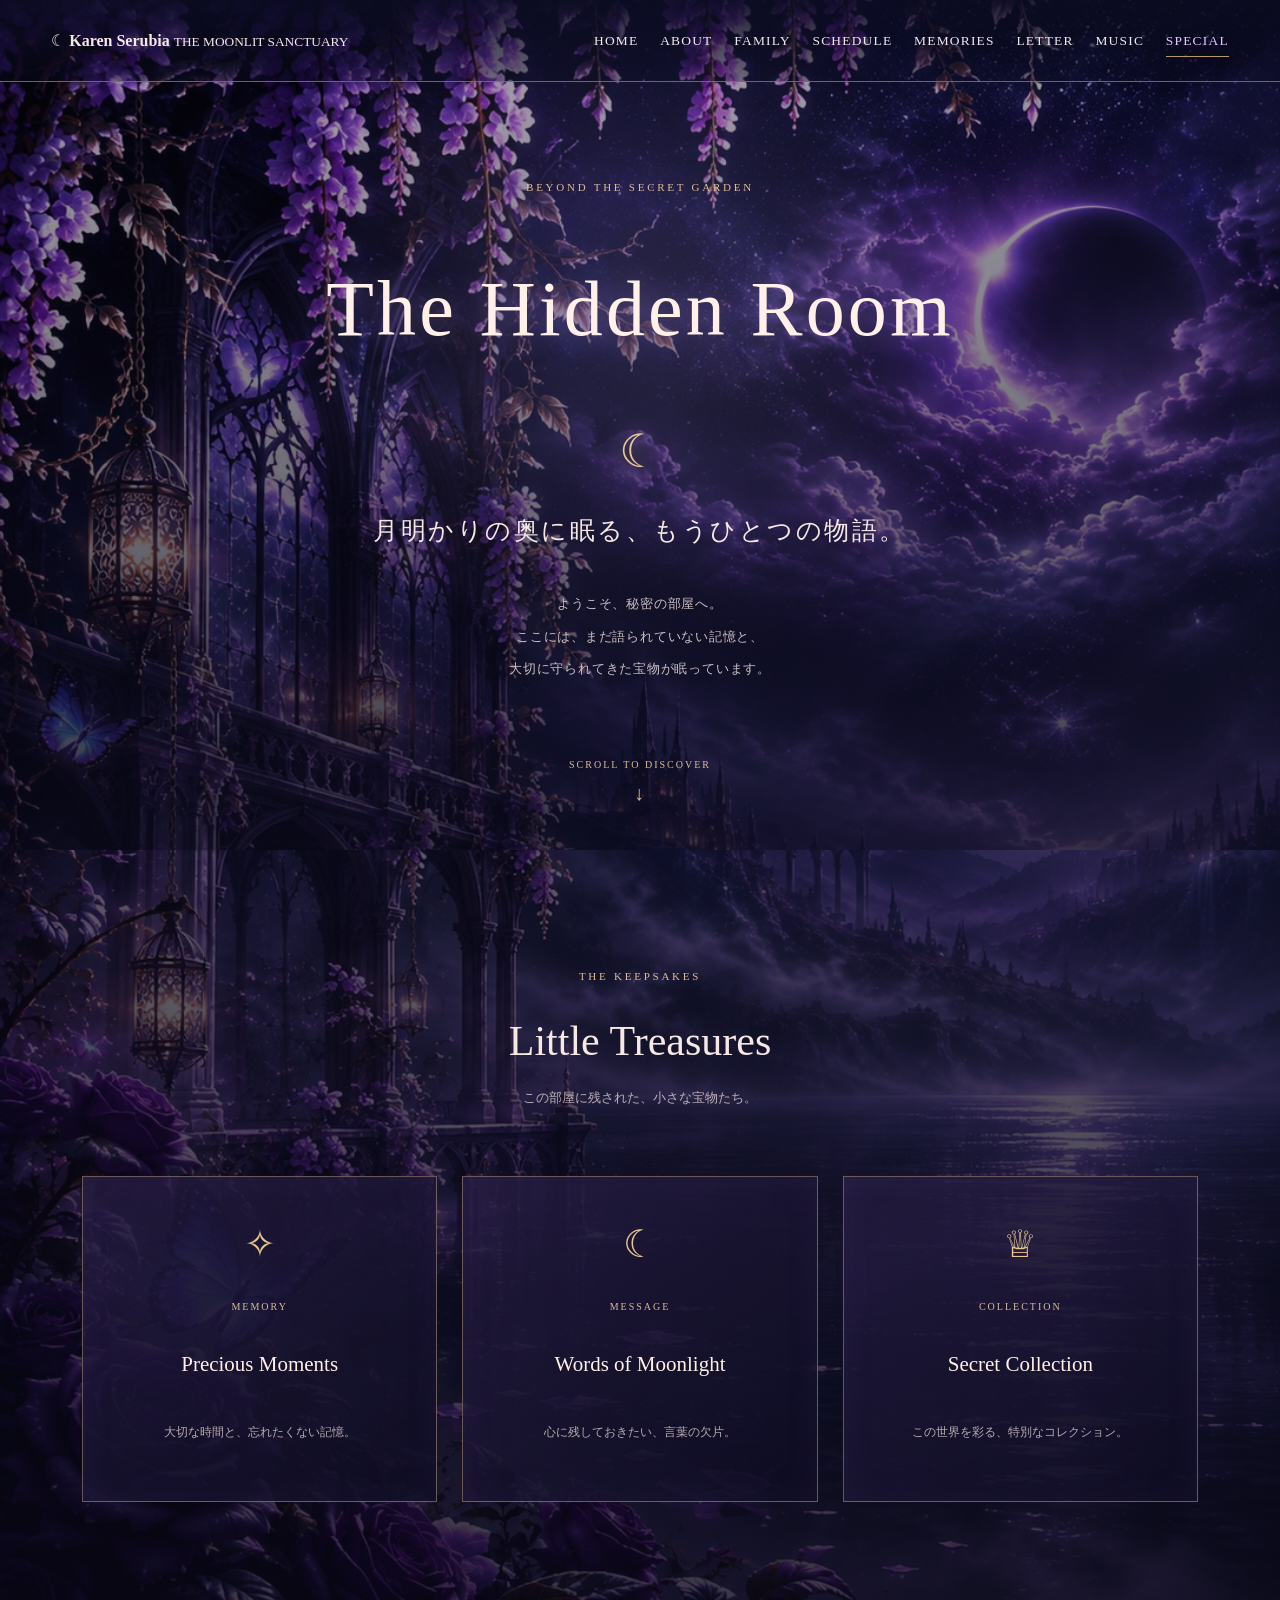
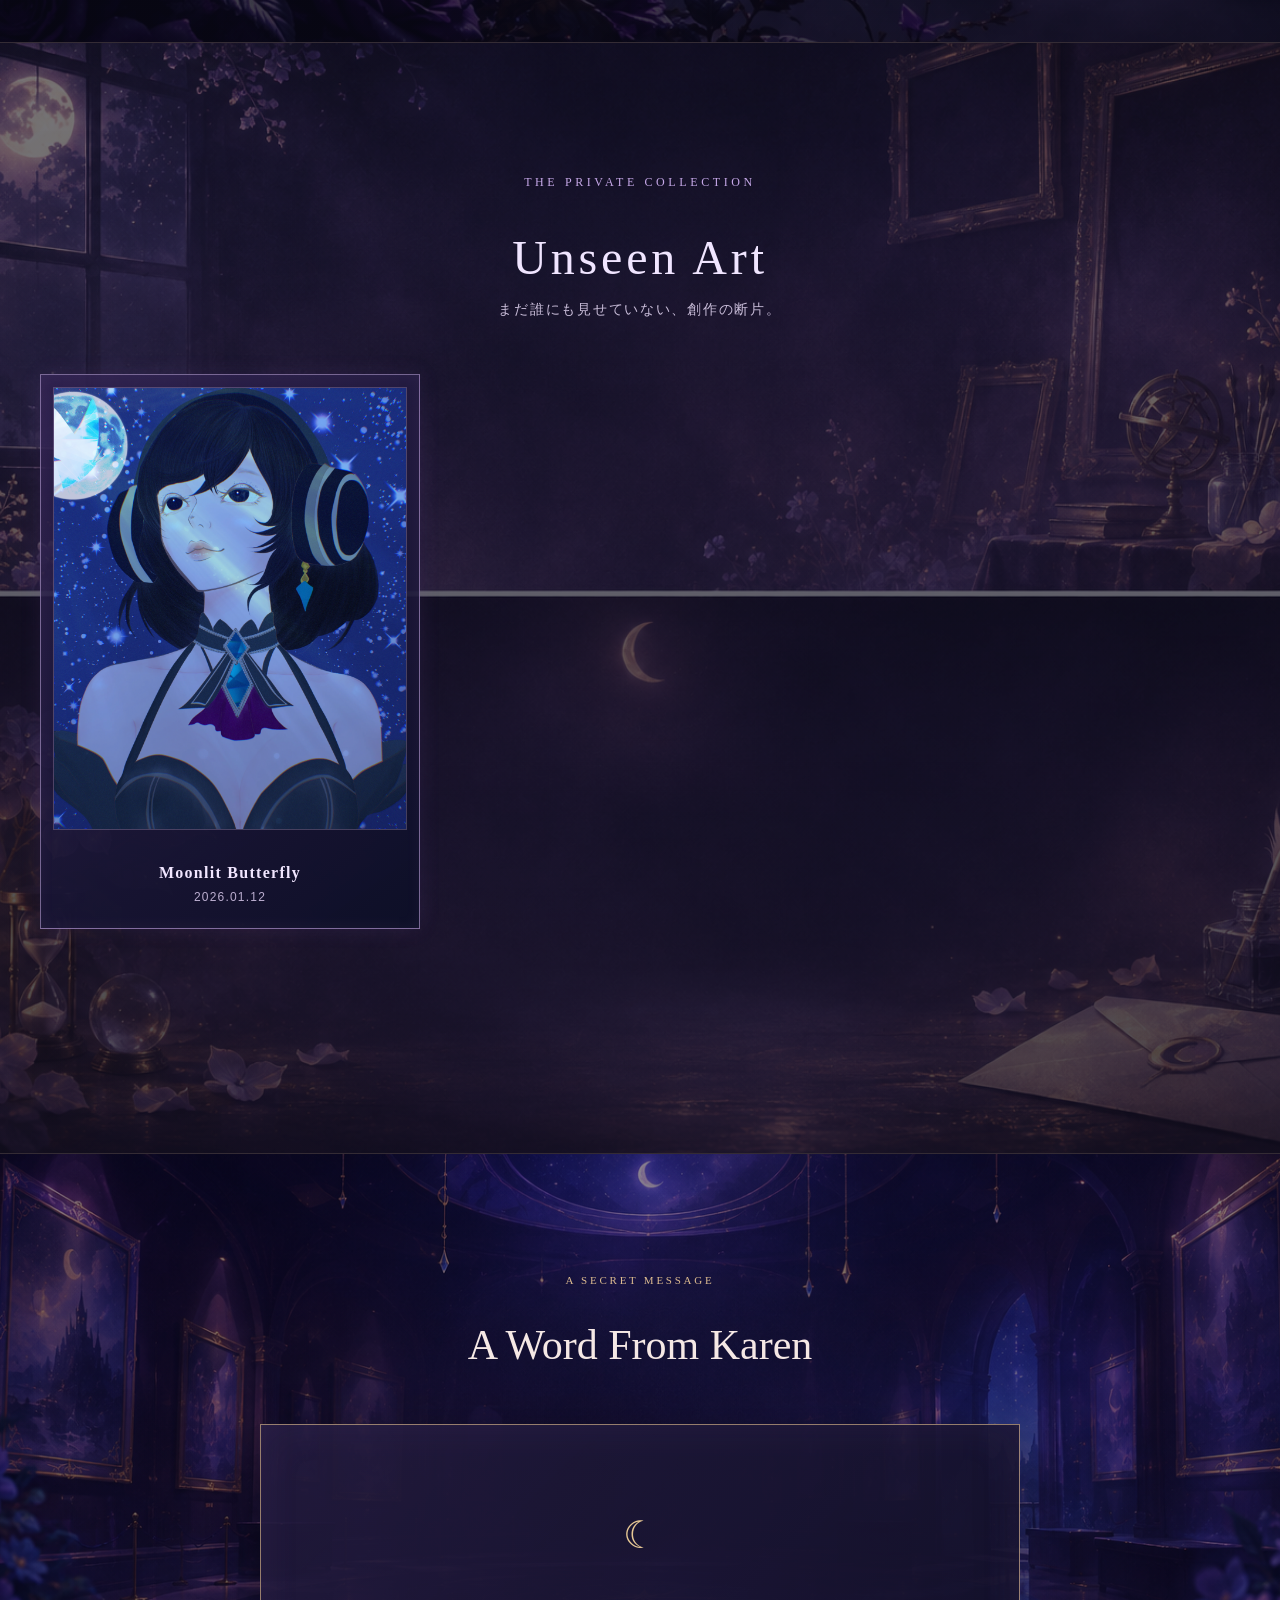
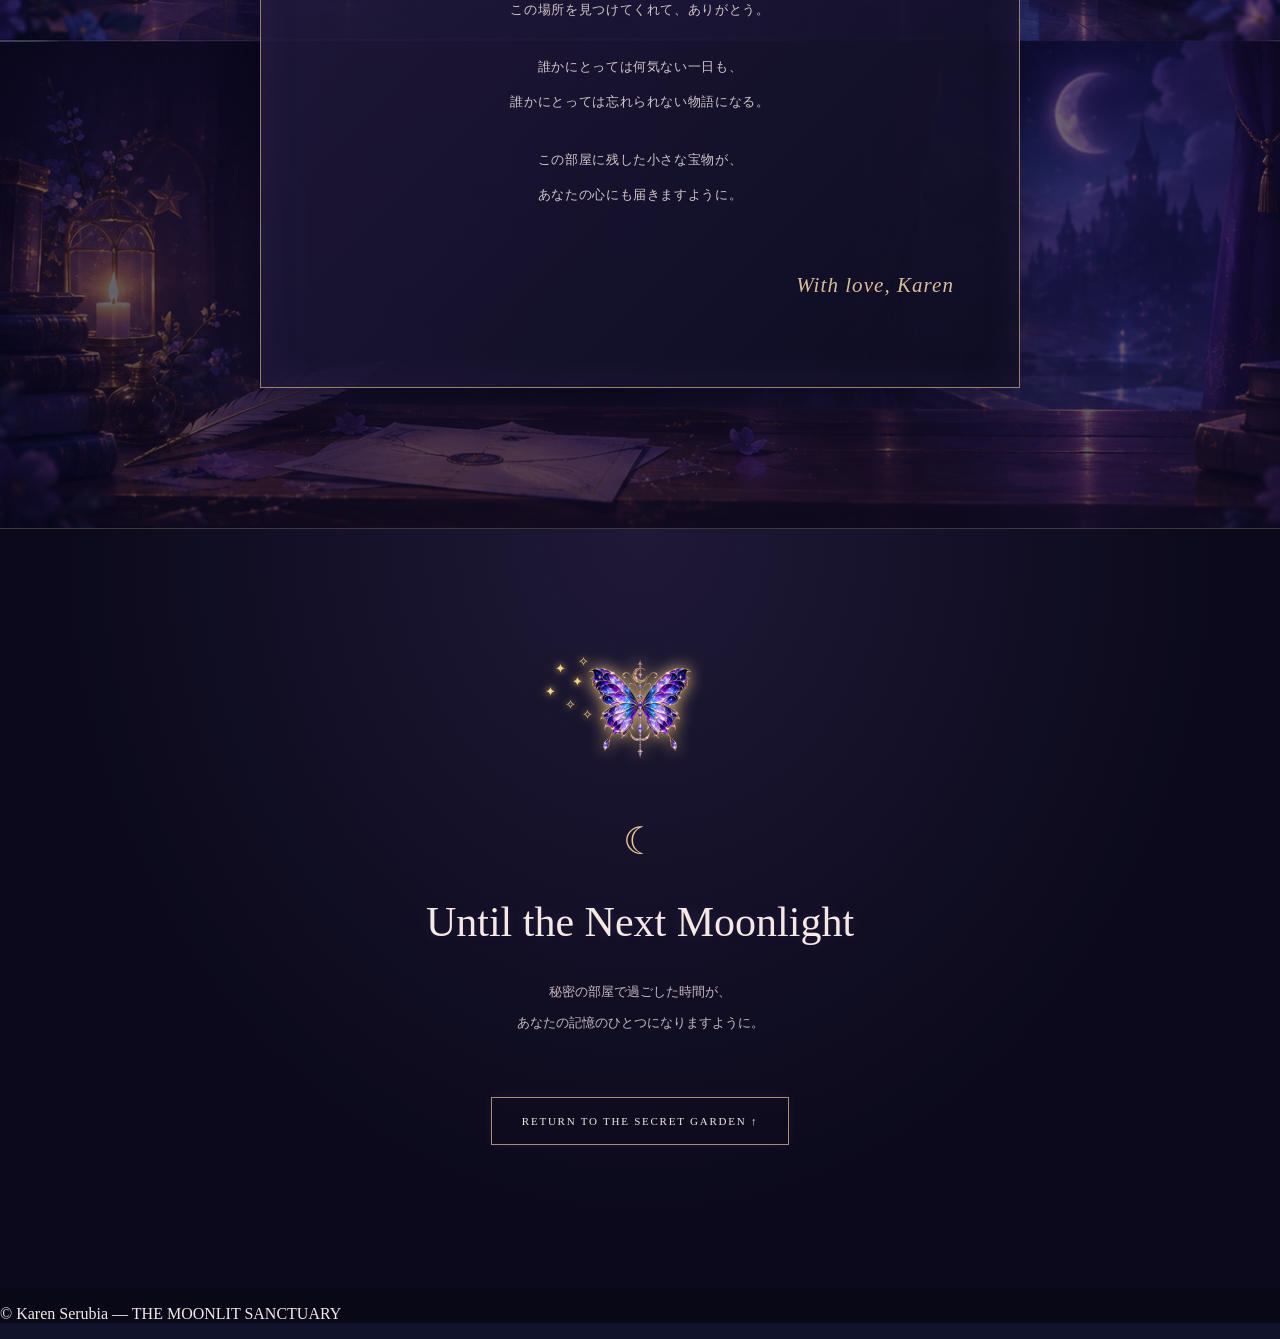
==== hidden-room.html @ e01d3e3f "Initial commit - Karen Serubia Website" ====
<!DOCTYPE html>
<html lang="ja">
<head>
  <meta charset="UTF-8">
  <meta name="viewport" content="width=device-width, initial-scale=1.0">

  <title>THE HIDDEN ROOM | Karen Serubia</title>

  <link rel="stylesheet" href="css/style.css">
  <link rel="stylesheet" href="css/motion.css">
  <link rel="stylesheet" href="css/hidden-room.css">
</head>

<body class="hidden-room-page">

  <!-- HEADER -->
  <header class="site-header">

    <a href="index.html" class="site-logo">
      <span class="logo-moon">☾</span>
      <span>
        <strong>Karen Serubia</strong>
        <small>THE MOONLIT SANCTUARY</small>
      </span>
    </a>

    <nav class="global-nav">
      <a href="index.html">HOME</a>
      <a href="about.html">ABOUT</a>
      <a href="family.html">FAMILY</a>
      <a href="schedule.html">SCHEDULE</a>
      <a href="memories.html">MEMORIES</a>
      <a href="letter.html">LETTER</a>
      <a href="music.html">MUSIC</a>
      <a href="special.html" class="active">SPECIAL</a>
    </nav>

  </header>


  <main>

    <!-- 01. ROOM ENTRANCE -->
    <section class="hidden-hero">

      <div class="hidden-hero-content">

        <p class="eyebrow">BEYOND THE SECRET GARDEN</p>

        <h1>The Hidden Room</h1>

        <div class="hidden-moon">☾</div>

        <h2>月明かりの奥に眠る、もうひとつの物語。</h2>

        <p class="hidden-description">
          ようこそ、秘密の部屋へ。<br>
          ここには、まだ語られていない記憶と、<br>
          大切に守られてきた宝物が眠っています。
        </p>

      </div>

      <div class="hidden-scroll">
        SCROLL TO DISCOVER
        <span>↓</span>
      </div>

    </section>


    <!-- 02. TREASURES -->
    <section class="hidden-treasures">

      <div class="hidden-section-inner">

        <p class="eyebrow">THE KEEPSAKES</p>

        <h2>Little Treasures</h2>

        <p class="hidden-section-description">
          この部屋に残された、小さな宝物たち。
        </p>

        <div class="treasure-grid">

          <!-- PRECIOUS MOMENTS -->
          <a href="precious-moments.html" class="treasure-card">
            <div class="treasure-symbol">✧</div>
            <p class="treasure-category">MEMORY</p>
            <h3>Precious Moments</h3>
            <p>大切な時間と、忘れたくない記憶。</p>
          </a>
        
          <!-- WORDS OF MOONLIGHT -->
          <a href="words-of-moonlight.html" class="treasure-card">
            <div class="treasure-symbol">☾</div>
            <p class="treasure-category">MESSAGE</p>
            <h3>Words of Moonlight</h3>
            <p>心に残しておきたい、言葉の欠片。</p>
          </a>
        
          <!-- SELECT COLLECTION -->
          <a href="select-collection.html" class="treasure-card">
            <div class="treasure-symbol">♕</div>
            <p class="treasure-category">COLLECTION</p>
            <h3>Secret Collection</h3>
            <p>この世界を彩る、特別なコレクション。</p>
          </a>
        
        </div>
        
      </div>

    </section>


    <!-- 03. UNSEEN ART -->
<section class="hidden-art">
    <div class="hidden-art-inner">
  
      <div class="hidden-section-heading">
        <p class="hidden-eyebrow">THE PRIVATE COLLECTION</p>
        <h2>Unseen Art</h2>
        <p>まだ誰にも見せていない、創作の断片。</p>
      </div>
  
      <div class="art-gallery-grid" id="art-gallery">
  
        <!-- 作品が完成したら、ここにカードを追加 -->
  
      </div>
  
      <p class="art-gallery-note">
        Each artwork holds a piece of my story.
      </p>
  
    </div>
  </section>

    </section>
<!-- ARTWORK VIEWER MODAL -->
<div class="artwork-modal" id="artwork-modal" aria-hidden="true">

    <div class="artwork-modal-backdrop"></div>
  
    <div class="artwork-modal-content" role="dialog" aria-modal="true" aria-label="Artwork details">
  
      <button
        type="button"
        class="artwork-modal-close"
        id="artwork-modal-close"
        aria-label="Close artwork"
      >
        ×
      </button>
  
      <div class="artwork-modal-image">
        <img id="modal-artwork-image" src="" alt="">
      </div>
  
      <div class="artwork-modal-info">
        <p class="hidden-eyebrow">FROM THE PRIVATE COLLECTION</p>
        <h2 id="modal-artwork-title"></h2>
        <p id="modal-artwork-date"></p>
        <p id="modal-artwork-description"></p>
      </div>
  
    </div>
  </div>

    <!-- 04. PRIVATE LETTER -->
    <section class="hidden-message">

      <div class="hidden-section-inner">

        <p class="eyebrow">A SECRET MESSAGE</p>

        <h2>A Word From Karen</h2>

        <div class="hidden-message-frame">

          <div class="message-moon">☾</div>

          <p>
            この場所を見つけてくれて、ありがとう。
          </p>

          <p>
            誰かにとっては何気ない一日も、<br>
            誰かにとっては忘れられない物語になる。
          </p>

          <p>
            この部屋に残した小さな宝物が、<br>
            あなたの心にも届きますように。
          </p>

          <p class="hidden-signature">
            With love, Karen
          </p>

        </div>

      </div>

    </section>


    <!-- 05. RETURN -->
    <section class="hidden-ending">

      <div class="hidden-section-inner">
        
        <div class="ending-butterfly" aria-hidden="true">
          <img
              class="butterfly-icon"
              src="images/butterfly-stained-glass.png"
              alt="">
          <span class="butterfly-star star-1">✦</span>
          <span class="butterfly-star star-2">✧</span>
          <span class="butterfly-star star-3">✦</span>
          <span class="butterfly-star star-4">✧</span>
          <span class="butterfly-star star-5">✦</span>
          <span class="butterfly-star star-6">✧</span>
      </div>

        <div class="ending-moon">☾</div>

        <h2>Until the Next Moonlight</h2>

        <p>
          秘密の部屋で過ごした時間が、<br>
          あなたの記憶のひとつになりますように。
        </p>

        <a href="special.html" class="return-garden">
          RETURN TO THE SECRET GARDEN ↑
        </a>

      </div>

    </section>

  </main>


  <!-- FOOTER -->
  <footer class="about-footer">

    <p>
      © Karen Serubia — THE MOONLIT SANCTUARY
    </p>

  </footer>


  <!-- JAVASCRIPT -->
  <script src="js/motion.js"></script>
  <script src="js/hidden-room-data.js"></script>
  <script src="js/hidden-room.js"></script>
  <script src="js/hidden-room-motion.js"></Script>

</body>
</html>
---- css/style.css ----
@charset "UTF-8";
:root {
  --navy: #101329;
  --deep-violet: #24183b;
  --lavender: #c6a9e8;
  --moon-blue: #8ebBff;
  --gold: #b89a69;
  --ivory: #f1eaf1;
  --muted: #d8cddd;
}
* { box-sizing: border-box; }
html { min-width: 320px; background: var(--navy); }
body {
  margin: 0; color: var(--ivory); background: var(--navy);
  font-family: "Noto Serif JP", serif;
}
a { color: inherit; text-decoration: none; }
.site-shell { min-height: 100svh; overflow: hidden; }
.site-header {
  position: absolute; z-index: 20; inset: 0 0 auto;
  min-height: 82px; display: flex; align-items: center; justify-content: space-between;
  gap: 24px; padding: 12px clamp(18px, 4vw, 64px);
  background: linear-gradient(180deg, rgba(12,13,35,.88), rgba(12,13,35,.35));
  border-bottom: 1px solid rgba(184,154,105,.62);
}
.brand { display: inline-flex; align-items: center; gap: 10px; flex: 0 0 auto; }
.brand-moon { color: #e7d2a6; font-size: 48px; line-height: 1; text-shadow: 0 0 18px #b89a69; }
.brand-copy { display: flex; flex-direction: column; }
.brand-name { font: italic 500 clamp(25px, 2.5vw, 38px)/.95 "Cormorant Garamond", serif; letter-spacing: .02em; white-space: nowrap; }
.brand-tagline { margin-top: 7px; font: 10px "Cormorant Garamond", serif; letter-spacing: .22em; text-align: center; color: #dfcfb7; }
.global-nav { display: flex; align-items: center; justify-content: flex-end; gap: clamp(12px, 1.7vw, 28px); }
.global-nav a { position: relative; padding: 10px 0; font: 500 clamp(11px, 1.05vw, 15px) "Cormorant Garamond", serif; letter-spacing: .09em; white-space: nowrap; color: #f1eaf1; transition: color .25s ease; }
.global-nav a::after { content: ""; position: absolute; left: 50%; bottom: 2px; width: 0; height: 1px; background: var(--gold); transition: width .25s ease, left .25s ease; }
.global-nav a:hover, .global-nav a.active { color: #e4c8ff; }
.global-nav a:hover::after, .global-nav a.active::after { width: 100%; left: 0; }
.menu-toggle { display: none; }
.hero { position: relative; min-height: 100svh; isolation: isolate; overflow: hidden; background: #0b1029; }
.hero-image { position: absolute; z-index: -3; inset: 0; background: url("../images/home-hero.png") center 42% / cover no-repeat; transform: scale(1.015); animation: sceneBreath 18s ease-in-out infinite alternate; }
.hero-shade { position: absolute; z-index: -2; inset: 0; background: linear-gradient(90deg, rgba(10,12,35,.74) 0%, rgba(10,12,35,.48) 26%, rgba(10,12,35,.04) 58%, rgba(10,12,35,.16) 100%), linear-gradient(180deg, rgba(8,10,28,.12), transparent 45%, rgba(8,10,28,.28)); }
.ambient-glow { position: absolute; z-index: -1; inset: 0; pointer-events: none; background: radial-gradient(ellipse at 51% 40%, rgba(172,140,255,.10), transparent 38%); animation: glowPulse 10s ease-in-out infinite alternate; }
.welcome-panel { position: absolute; top: 19%; left: clamp(28px, 11vw, 170px); width: min(31vw, 430px); max-width: 430px; text-shadow: 0 2px 16px rgba(7,8,28,.9); }
.eyebrow { margin: 0 0 16px; color: #d8c4e7; font: 11px "Cormorant Garamond", serif; letter-spacing: .2em; }
.welcome-panel h1 { margin: 0 0 20px; font: 400 clamp(20px, 1.8vw, 28px)/1.65 "Noto Serif JP", serif; letter-spacing: .08em; }
.welcome-panel h1 span { display: inline-block; margin-bottom: 4px; color: #e5c8dc; font: italic 400 clamp(30px, 3.2vw, 46px)/1 "Cormorant Garamond", serif; letter-spacing: .01em; }
.welcome-panel p:not(.eyebrow):not(.signature) { margin: 17px 0; color: #f0e8f1; font-size: clamp(12px, 1vw, 15px); line-height: 2.05; letter-spacing: .06em; }
.ornament { display: flex; align-items: center; gap: 9px; width: 85%; margin: 13px 0 20px; color: var(--gold); }
.ornament i { height: 1px; flex: 1; background: linear-gradient(90deg, transparent, var(--gold), transparent); }
.ornament b { font-size: 18px; font-weight: 400; }
.signature { margin: 20px 0 0; color: #e8d1e8; font: italic 26px "Cormorant Garamond", serif; }
.signature span { color: var(--gold); font-size: 17px; }
.enter-button {
  position: absolute; left: 50%; bottom: 3.5%; transform: translateX(-50%);
  display: flex; flex-direction: column; align-items: center; justify-content: center;
  width: 228px; min-height: 82px; padding: 10px 18px;
  border: 1px solid rgba(213,180,126,.9); outline: 1px solid rgba(213,180,126,.35); outline-offset: 4px;
  background: linear-gradient(135deg, rgba(47,28,75,.92), rgba(24,18,52,.92));
  box-shadow: 0 0 26px rgba(151,111,208,.32), inset 0 0 20px rgba(197,169,232,.12);
  clip-path: polygon(8% 0,92% 0,100% 50%,92% 100%,8% 100%,0 50%);
  transition: filter .3s ease, transform .3s ease;
}
.enter-button:hover { filter: brightness(1.25); transform: translateX(-50%) translateY(-4px); }
.enter-small { color: #d8bd91; font: 10px "Cormorant Garamond", serif; letter-spacing: .2em; }
.enter-main { font: 500 25px/.95 "Cormorant Garamond", serif; letter-spacing: .14em; }
.enter-sub { margin-top: 3px; font: 11px "Cormorant Garamond", serif; letter-spacing: .18em; }
.music-box {
  position: absolute; right: clamp(20px, 4vw, 62px); bottom: 5%;
  width: min(330px, 28vw); padding: 12px 15px 10px;
  border: 1px solid rgba(184,154,105,.88); outline: 1px solid rgba(184,154,105,.28); outline-offset: 4px;
  background: rgba(14,15,39,.83); box-shadow: 0 8px 30px rgba(0,0,0,.25); backdrop-filter: blur(8px);
}
.music-heading { text-align: center; color: #e4d2ec; font: italic 17px "Cormorant Garamond", serif; letter-spacing: .04em; }
.music-heading span { color: #9c8bdb; font-size: 12px; }
.music-content { display: grid; grid-template-columns: 48px 1fr 38px; align-items: center; gap: 10px; margin-top: 10px; }
.album-art { display: grid; place-items: center; width: 48px; aspect-ratio: 1; border: 1px solid var(--gold); background: radial-gradient(circle, #8c78b6, #202448 65%, #101329); color: #f0d8a8; font-size: 25px; }
.track-info { display: flex; flex-direction: column; min-width: 0; }
.track-info strong { overflow: hidden; color: #f4eaf3; font: 500 15px "Cormorant Garamond", serif; text-overflow: ellipsis; white-space: nowrap; }
.track-info > span, .track-time, .music-footnote { color: #c9bfd0; font-size: 10px; }
.track-time { display: flex; justify-content: space-between; margin-top: 5px; font-family: "Cormorant Garamond", serif; }
.seek { width: 100%; height: 3px; margin: 5px 0 0; accent-color: #c6a9e8; cursor: pointer; }
.play-button { width: 36px; height: 36px; border: 1px solid var(--gold); border-radius: 50%; color: #fff; background: rgba(126,93,168,.6); cursor: pointer; transition: background .2s ease, transform .2s ease; }
.play-button:hover { background: #765b9d; transform: scale(1.06); }
.music-footnote { margin-top: 8px; text-align: center; opacity: .8; }
.butterfly { position: absolute; color: #a8c7ff; filter: drop-shadow(0 0 9px #76a9ff); pointer-events: none; animation: butterflyDrift 8s ease-in-out infinite; }
.butterfly-one { top: 27%; left: 7%; font-size: 27px; }
.butterfly-two { top: 48%; right: 8%; font-size: 21px; animation-delay: -3.5s; }
.bottom-caption { position: absolute; bottom: 16px; left: 50%; transform: translateX(-50%); color: rgba(235,220,241,.68); font: italic 12px "Cormorant Garamond", serif; letter-spacing: .12em; white-space: nowrap; }
@keyframes sceneBreath { from { transform: scale(1.015); } to { transform: scale(1.055); } }
@keyframes glowPulse { from { opacity: .45; } to { opacity: .9; } }
@keyframes butterflyDrift { 0%,100% { transform: translate(0,0) rotate(-7deg); } 50% { transform: translate(12px,-18px) rotate(7deg); } }

@media (max-width: 1100px) {
  .site-header { min-height: 74px; }
  .brand-moon { font-size: 40px; }
  .global-nav { gap: 12px; }
  .global-nav a { font-size: 11px; }
  .welcome-panel { left: 6%; width: 34%; }
  .music-box { width: 300px; }
}
@media (max-width: 760px) {
  .site-header { min-height: 68px; padding: 10px 18px; }
  .brand-moon { font-size: 37px; }
  .brand-name { font-size: 27px; }
  .brand-tagline { font-size: 8px; }
  .menu-toggle { display: flex; flex-direction: column; justify-content: center; gap: 6px; width: 42px; height: 42px; padding: 8px; border: 1px solid rgba(184,154,105,.65); background: rgba(16,19,41,.6); cursor: pointer; }
  .menu-toggle span { display: block; height: 1px; width: 100%; background: #f1eaf1; }
  .global-nav { position: absolute; top: 100%; left: 0; right: 0; display: none; flex-direction: column; align-items: stretch; gap: 0; padding: 12px 22px 18px; background: rgba(12,13,35,.96); border-bottom: 1px solid rgba(184,154,105,.55); }
  .global-nav.is-open { display: flex; }
  .global-nav a { padding: 12px 5px; font-size: 15px; border-bottom: 1px solid rgba(184,154,105,.16); }
  .global-nav a::after { display: none; }
  .hero { min-height: 920px; min-height: max(920px, 100svh); }
  .hero-image { background-position: 56% center; }
  .hero-shade { background: linear-gradient(180deg, rgba(9,11,31,.28), rgba(9,11,31,.08) 38%, rgba(9,11,31,.82) 72%, rgba(9,11,31,.94)); }
  .welcome-panel { top: 105px; left: 7%; width: 86%; max-width: 500px; text-align: center; }
  .eyebrow { margin-bottom: 8px; font-size: 9px; }
  .welcome-panel h1 { margin-bottom: 8px; font-size: 25px; line-height: 1.5; }
  .welcome-panel h1 span { font-size: 43px; }
  .ornament { width: 70%; margin: 8px auto 12px; }
  .welcome-panel p:not(.eyebrow):not(.signature) { margin: 9px 0; font-size: 11px; line-height: 1.85; }
  .signature { margin-top: 10px; font-size: 22px; }
  .enter-button { bottom: 155px; width: 205px; min-height: 70px; }
  .music-box { right: 50%; bottom: 35px; transform: translateX(50%); width: min(340px, 86vw); }
  .bottom-caption { display: none; }
  .butterfly-one { top: 43%; left: 5%; font-size: 20px; }
  .butterfly-two { top: 53%; right: 6%; font-size: 18px; }
}
@media (max-width: 390px) {
  .brand-name { font-size: 24px; }
  .welcome-panel { top: 100px; }
  .welcome-panel h1 { font-size: 22px; }
  .welcome-panel h1 span { font-size: 39px; }
  .welcome-panel p:not(.eyebrow):not(.signature) { font-size: 10px; }
  .enter-button { bottom: 153px; }
}
@media (prefers-reduced-motion: reduce) {
  *, *::before, *::after { animation-duration: .01ms !important; animation-iteration-count: 1 !important; scroll-behavior: auto !important; transition-duration: .01ms !important; }
}
---- css/motion.css ----
/* Karen Serubia motion layer
   Add class="motion-scene" to the HOME main visual container.
   Keep your existing hero background, welcome text, buttons and player. */
.motion-scene {
  position: relative;
  isolation: isolate;
  overflow: hidden;
}

/* Soft atmospheric light overlay */
.motion-scene::before {
  content: "";
  position: absolute;
  inset: 0;
  z-index: 0;
  pointer-events: none;
  background:
    radial-gradient(ellipse at 54% 25%, rgba(190,164,255,.16), transparent 34%),
    linear-gradient(115deg, transparent 35%, rgba(177,156,255,.09) 50%, transparent 66%);
  background-size: 100% 100%, 220% 100%;
  animation: moonGlow 12s ease-in-out infinite alternate,
             lightSweep 24s linear infinite;
}

/* Place all motion decorations behind text and controls */
.motion-layer {
  position: absolute;
  inset: 0;
  z-index: 1;
  pointer-events: none;
  overflow: hidden;
}
.motion-layer img {
  position: absolute;
  display: block;
  height: auto;
  user-select: none;
  pointer-events: none;
}

/* Water reflection: use supplied water crop as a subtle overlay */
.motion-water {
  inset: auto 0 0;
  width: 100%;
  height: 36%;
  object-fit: cover;
  opacity: .22;
  mix-blend-mode: screen;
  animation: waterShimmer 13s ease-in-out infinite alternate;
}

/* The supplied butterfly crop contains a dark background.
   screen blending makes the dark navy mostly disappear. */
.motion-butterflies {
  width: clamp(110px, 17vw, 245px);
  left: 2%;
  top: 30%;
  opacity: .58;
  mix-blend-mode: screen;
  animation: butterflyFloat 13s ease-in-out infinite;
}
.motion-petals {
  width: clamp(110px, 15vw, 210px);
  right: 15%;
  top: 19%;
  opacity: .40;
  mix-blend-mode: screen;
  animation: petalsDrift 21s ease-in-out infinite;
}
.motion-wisteria {
  width: clamp(150px, 22vw, 310px);
  right: 0;
  top: 10%;
  opacity: .48;
  mix-blend-mode: screen;
  transform-origin: top center;
  animation: wisteriaSway 9s ease-in-out infinite alternate;
}
.motion-sparkles {
  width: clamp(110px, 17vw, 230px);
  left: 39%;
  top: 18%;
  opacity: .30;
  mix-blend-mode: screen;
  animation: sparklePulse 6s ease-in-out infinite alternate;
}
.motion-rays {
  width: 55%;
  left: 22%;
  top: 0;
  opacity: .18;
  mix-blend-mode: screen;
  animation: rayBreath 15s ease-in-out infinite alternate;
}

/* Keep the actual interface above decorative overlays */
.site-header, .welcome-panel, .enter-button, .music-box,
.hero > :not(.motion-layer):not(.hero-image):not(.hero-shade):not(.ambient-glow) {
  z-index: 3;
}

@keyframes moonGlow {
  from { opacity: .45; }
  to   { opacity: .95; }
}
@keyframes lightSweep {
  from { background-position: 0 0, -120% 0; }
  to   { background-position: 0 0, 120% 0; }
}
@keyframes waterShimmer {
  from { transform: translateX(-1.5%) scale(1.02); opacity: .14; }
  to   { transform: translateX(1.5%) scale(1.05); opacity: .30; }
}
@keyframes butterflyFloat {
  0%,100% { transform: translate(0,0) rotate(-3deg); }
  50% { transform: translate(18px,-20px) rotate(4deg); }
}
@keyframes petalsDrift {
  0%,100% { transform: translate(0,0) rotate(0); }
  50% { transform: translate(-18px,24px) rotate(7deg); }
}
@keyframes wisteriaSway {
  from { transform: rotate(-1.5deg); }
  to   { transform: rotate(1.5deg); }
}
@keyframes sparklePulse {
  from { opacity: .15; transform: scale(.96); }
  to   { opacity: .42; transform: scale(1.04); }
}
@keyframes rayBreath {
  from { opacity: .10; transform: translateY(-1%); }
  to   { opacity: .25; transform: translateY(1%); }
}

@media (max-width: 760px) {
  .motion-water { height: 25%; opacity: .18; }
  .motion-butterflies { width: 120px; left: -18px; top: 42%; opacity: .42; }
  .motion-petals { width: 105px; right: 3%; top: 35%; opacity: .28; }
  .motion-wisteria { width: 155px; right: -25px; top: 9%; opacity: .35; }
  .motion-sparkles { width: 120px; left: 30%; top: 22%; opacity: .22; }
  .motion-rays { width: 100%; left: 0; opacity: .12; }
}
@media (prefers-reduced-motion: reduce) {
  .motion-scene::before, .motion-layer img {
    animation: none !important;
  }
}
/* ===== Motion Fix ===== */

.motion-scene {
  position: relative;
  isolation: isolate;
}

.motion-layer {
  position: absolute;
  inset: 0;
  z-index: 2;
  overflow: hidden;
  pointer-events: none;
}

.motion-layer img {
  position: absolute;
  display: block;
  pointer-events: none;
}

/* 藤の花：左右にゆっくり揺れる */
.motion-wisteria {
  top: 5%;
  right: 0;
  width: 260px;
  transform-origin: top center;
  animation: wisteriaMove 7s ease-in-out infinite alternate !important;
}

/* 星：淡く明滅 */
.motion-sparkles {
  top: 15%;
  left: 35%;
  width: 220px;
  animation: starsTwinkle 4s ease-in-out infinite alternate !important;
}

/* 月光：呼吸するように明るさが変化 */
.motion-rays {
  top: 0;
  left: 20%;
  width: 60%;
  animation: moonlightBreath 8s ease-in-out infinite alternate !important;
}

/* 水面：光の反射が揺らぐ */
.motion-water {
  bottom: 0;
  left: -3%;
  width: 106%;
  height: 35%;
  object-fit: cover;
  animation: waterMove 9s ease-in-out infinite alternate !important;
}

/* Animation */
@keyframes wisteriaMove {
  from { transform: rotate(-2deg); }
  to   { transform: rotate(2deg); }
}

@keyframes starsTwinkle {
  from {
    opacity: .15;
    transform: scale(.97);
    filter: brightness(.8);
  }
  to {
    opacity: .75;
    transform: scale(1.04);
    filter: brightness(1.4);
  }
}

@keyframes moonlightBreath {
  from {
    opacity: .12;
    filter: brightness(.8);
  }
  to {
    opacity: .55;
    filter: brightness(1.5);
  }
}

@keyframes waterMove {
  from {
    transform: translateX(-1.5%) scale(1.01);
    opacity: .15;
  }
  to {
    transform: translateX(1.5%) scale(1.05);
    opacity: .4;
  }
}

@media (prefers-reduced-motion: reduce) {
  .motion-wisteria,
  .motion-sparkles,
  .motion-rays,
  .motion-water {
    animation: none !important;
  }
}
/* ===== LUNA NIGHT MOTION ===== */

.motion-layer {
  position: absolute;
  inset: 0;
  z-index: 2;
  overflow: hidden;
  pointer-events: none;
}

/* 月光の呼吸 */
.motion-light {
  position: absolute;
  inset: 0;
  background: radial-gradient(
    ellipse at 55% 25%,
    rgba(190, 170, 255, 0.28),
    transparent 48%
  );
  animation: moonBreath 8s ease-in-out infinite alternate;
}

/* 水面の光 */
.motion-water {
  position: absolute;
  bottom: 0;
  left: 0;
  width: 100%;
  height: 35%;
  background: linear-gradient(
    180deg,
    transparent,
    rgba(150, 135, 255, 0.08),
    rgba(190, 170, 255, 0.20),
    transparent
  );
  background-size: 100% 200%;
  animation: waterShine 7s ease-in-out infinite alternate;
}

/* 星の明滅 */
.motion-stars {
  position: absolute;
  inset: 0;
  background-image:
    radial-gradient(circle, #fff 1px, transparent 2px),
    radial-gradient(circle, #c9b5ff 1px, transparent 2px);
  background-size: 95px 110px, 145px 135px;
  background-position: 20px 30px, 65px 80px;
  opacity: .35;
  animation: starTwinkle 4s ease-in-out infinite alternate;
}

/* アニメーション */
@keyframes moonBreath {
  from { opacity: .25; }
  to   { opacity: .85; }
}

@keyframes waterShine {
  from { background-position: 0 0; }
  to   { background-position: 0 100%; }
}

@keyframes starTwinkle {
  from { opacity: .15; }
  to   { opacity: .65; }
}

/* ===== Star Layout & Twinkle Fix ===== */

.motion-stars {
  background-image:
    radial-gradient(circle at 8% 18%, #fff 1px, transparent 2px),
    radial-gradient(circle at 21% 73%, #cbbaff 1px, transparent 2px),
    radial-gradient(circle at 37% 32%, #fff 1.5px, transparent 2.5px),
    radial-gradient(circle at 49% 86%, #d9caff 1px, transparent 2px),
    radial-gradient(circle at 63% 14%, #fff 1px, transparent 2px),
    radial-gradient(circle at 76% 58%, #cbbaff 1.5px, transparent 2.5px),
    radial-gradient(circle at 91% 27%, #fff 1px, transparent 2px),
    radial-gradient(circle at 85% 89%, #e8dfff 1px, transparent 2px),
    radial-gradient(circle at 15% 45%, #fff 1px, transparent 2px),
    radial-gradient(circle at 56% 54%, #cbbaff 1px, transparent 2px);

  background-size: 100% 100%;
  background-repeat: no-repeat;
  opacity: .4;
  animation: scatteredStars 5s ease-in-out infinite alternate;
}

@keyframes scatteredStars {
  from {
    opacity: .2;
    filter: brightness(.8);
  }
  to {
    opacity: .65;
    filter: brightness(1.3);
  }
}
/* ===== Moving Water Reflection ===== */

.motion-water {
  overflow: hidden;
  background:
    linear-gradient(
      180deg,
      transparent 0%,
      rgba(120, 120, 220, .04) 35%,
      rgba(180, 160, 255, .16) 65%,
      transparent 100%
    );
}

/* 水面に流れる光 */
.motion-water::before {
  content: "";
  position: absolute;
  inset: 0;
  background:
    linear-gradient(
      100deg,
      transparent 10%,
      rgba(210, 195, 255, .0) 35%,
      rgba(220, 210, 255, .30) 48%,
      rgba(210, 195, 255, .0) 60%,
      transparent 85%
    );
  background-size: 220% 100%;
  animation: waterReflection 9s ease-in-out infinite alternate;
}

/* 小さな水面のきらめき */
.motion-water::after {
  content: "";
  position: absolute;
  inset: 20% 0;
  background:
    radial-gradient(ellipse at 25% 40%, rgba(220,210,255,.35), transparent 12%),
    radial-gradient(ellipse at 68% 65%, rgba(190,175,255,.3), transparent 15%),
    radial-gradient(ellipse at 85% 25%, rgba(220,210,255,.25), transparent 10%);
  animation: waterSparkle 6s ease-in-out infinite alternate;
}

@keyframes waterReflection {
  from { background-position: -100% 0; }
  to   { background-position: 100% 0; }
}

@keyframes waterSparkle {
  from {
    opacity: .2;
    transform: translateY(-3px);
  }
  to {
    opacity: .7;
    transform: translateY(3px);
  }
}

/* ===== STAR DEPTH EFFECT ===== */

.motion-stars {
  background-image:
    /* 小さな星 */
    radial-gradient(circle, rgba(255,255,255,.85) 1px, transparent 1.8px),
    radial-gradient(circle, rgba(190,175,255,.8) 1px, transparent 2px),

    /* 中くらいの星 */
    radial-gradient(circle, rgba(230,220,255,.95) 1.8px, transparent 3px),

    /* 大きな星 */
    radial-gradient(circle, rgba(255,245,255,1) 2.5px, transparent 4px);

  background-size:
    173px 197px,
    257px 223px,
    311px 293px,
    419px 367px;

  background-position:
    13px 27px,
    91px 53px,
    47px 119px,
    183px 71px;

  background-repeat: repeat;
  animation: starDepth 6s ease-in-out infinite alternate;
}

@keyframes starDepth {
  0% {
    opacity: .25;
    filter: brightness(.85);
  }

  50% {
    opacity: .48;
    filter: brightness(1.1);
  }

  100% {
    opacity: .7;
    filter: brightness(1.35);
  }
}
/* ===== WISTERIA & BUTTERFLY ===== */

.motion-wisteria {
  position: absolute;
  top: 0;
  right: 2%;
  width: clamp(130px, 22vw, 280px);
  height: auto;
  transform-origin: top center;
  opacity: .55;
  mix-blend-mode: screen;
  animation: wisteriaSway 8s ease-in-out infinite alternate;
}

.motion-butterfly {
  position: absolute;
  top: 35%;
  left: 5%;
  width: clamp(65px, 9vw, 115px);
  height: auto;
  opacity: .75;
  mix-blend-mode: screen;
  animation: butterflyFlight 12s ease-in-out infinite;
}

@keyframes wisteriaSway {
  0% {
    transform: rotate(-2deg);
  }
  100% {
    transform: rotate(2deg);
  }
}

@keyframes butterflyFlight {
  0% {
    transform: translate(0, 0) rotate(-5deg);
  }
  25% {
    transform: translate(35px, -20px) rotate(5deg);
  }
  50% {
    transform: translate(65px, 8px) rotate(-3deg);
  }
  75% {
    transform: translate(30px, 30px) rotate(6deg);
  }
  100% {
    transform: translate(0, 0) rotate(-5deg);
  }
}

@media (max-width: 760px) {
  .motion-wisteria {
    width: 145px;
    right: -15px;
    opacity: .4;
  }

  .motion-butterfly {
    width: 65px;
    left: 2%;
    top: 40%;
    opacity: .6;
  }
}
/* ===== FLOATING PURPLE PETALS ===== */

.petal-field {
  position: absolute;
  inset: 0;
  overflow: hidden;
  pointer-events: none;
  z-index: 2;
}

.petal {
  position: absolute;
  top: -10%;
  left: 50%;
  width: 12px;
  height: 20px;
  border-radius: 80% 10% 80% 10%;
  background: linear-gradient(
    135deg,
    rgba(255, 220, 255, .85),
    rgba(177, 126, 231, .55)
  );
  box-shadow: 0 0 8px rgba(204, 164, 255, .45);
  opacity: 0;
  animation: petalFall 14s linear infinite;
}

/* 花びらごとに位置・速度・大きさを変える */
.petal-1 { left: 8%;  animation-delay: 0s;  animation-duration: 16s; }
.petal-2 { left: 22%; animation-delay: 4s;  animation-duration: 19s; transform: scale(.7); }
.petal-3 { left: 38%; animation-delay: 8s;  animation-duration: 15s; }
.petal-4 { left: 53%; animation-delay: 2s;  animation-duration: 21s; transform: scale(.6); }
.petal-5 { left: 68%; animation-delay: 6s;  animation-duration: 17s; }
.petal-6 { left: 81%; animation-delay: 10s; animation-duration: 20s; transform: scale(.8); }
.petal-7 { left: 92%; animation-delay: 3s;  animation-duration: 18s; }
.petal-8 { left: 45%; animation-delay: 12s; animation-duration: 22s; transform: scale(.65); }

@keyframes petalFall {
  0% {
    top: -10%;
    margin-left: 0;
    opacity: 0;
    rotate: 0deg;
  }

  12% {
    opacity: .75;
  }

  50% {
    margin-left: 55px;
    rotate: 150deg;
  }

  85% {
    opacity: .55;
  }

  100% {
    top: 110%;
    margin-left: -35px;
    opacity: 0;
    rotate: 360deg;
  }
}

/* スマホでは控えめに */
@media (max-width: 760px) {
  .petal {
    width: 9px;
    height: 15px;
  }
}

@media (prefers-reduced-motion: reduce) {
  .petal {
    animation: none !important;
    display: none;
  }
}
---- css/hidden-room.css ----
/* =========================================
   THE HIDDEN ROOM
   Karen Serubia — The Moonlit Sanctuary
========================================= */

.hidden-room-page {
    background: #090817;
    color: #f5e9e8;
    overflow-x: hidden;
  }
  
  .hidden-room-page main {
    overflow: hidden;
  }
  
  .hidden-section-inner {
    width: 90%;
    max-width: 1150px;
    margin: 0 auto;
  }
  
  .hidden-room-page .eyebrow {
    color: #dfbd91;
    font-family: Georgia, serif;
    font-size: 11px;
    letter-spacing: 0.25em;
    text-align: center;
    margin-bottom: 20px;
  }
  
  .hidden-room-page h2 {
    color: #f5e8e5;
    font-family: Georgia, serif;
    font-size: clamp(28px, 4vw, 42px);
    font-weight: 400;
    text-align: center;
  }
  
  .hidden-section-description {
    color: rgba(245, 230, 230, 0.72);
    font-size: 13px;
    line-height: 2;
    text-align: center;
    margin-top: 20px;
  }
  
  
  /* =========================================
     01. ROOM ENTRANCE
  ========================================= */
  
  .hidden-hero {
    position: relative;
    min-height: 850px;
  
    display: flex;
    align-items: center;
    justify-content: center;
  
    padding: 150px 25px 120px;
  
    background:
      linear-gradient(
        180deg,
        rgba(8, 7, 25, 0.35),
        rgba(9, 8, 23, 0.55),
        rgba(9, 8, 23, 0.8)
      ),
      url("../images/hidden-room-bg-top.png")
      center center / cover no-repeat;
  }
  
  .hidden-hero::before {
    content: "";
    position: absolute;
    inset: 0;
  
    background:
      radial-gradient(
        circle at 50% 35%,
        rgba(178, 153, 231, 0.2),
        transparent 45%
      );
  
    pointer-events: none;
  }
  
  .hidden-hero-content {
    position: relative;
    z-index: 1;
    max-width: 850px;
    text-align: center;
  }
  
  .hidden-hero h1 {
    color: #fff0e8;
    font-family: Georgia, serif;
    font-size: clamp(42px, 7vw, 78px);
    font-weight: 400;
    line-height: 1.3;
    letter-spacing: 0.04em;
  
    text-shadow: 0 0 30px rgba(190, 160, 255, 0.4);
  }
  
  .hidden-moon {
    color: #e8c995;
    font-size: 46px;
    margin: 30px auto;
  
    text-shadow: 0 0 25px rgba(232, 201, 149, 0.5);
  }
  
  .hidden-hero h2 {
    font-size: clamp(17px, 2.5vw, 25px);
    letter-spacing: 0.1em;
    line-height: 1.8;
  }
  
  .hidden-description {
    color: rgba(245, 230, 230, 0.82);
    font-size: 13px;
    line-height: 2.5;
    letter-spacing: 0.06em;
    margin-top: 35px;
  }
  
  .hidden-scroll {
    position: absolute;
    bottom: 45px;
    left: 0;
    right: 0;
  
    display: flex;
    flex-direction: column;
    align-items: center;
    gap: 12px;
  
    color: #d9bd98;
    font-family: Georgia, serif;
    font-size: 10px;
    letter-spacing: 0.2em;
  }
  
  .hidden-scroll span {
    font-size: 20px;
  }
  
  
  /* =========================================
     02. LITTLE TREASURES
  ========================================= */
  
  .hidden-treasures {
    padding: 120px 20px 140px;
  
    background:
      linear-gradient(
        180deg,
        rgba(9, 8, 23, 0.65),
        rgba(9, 8, 23, 0.8)
      ),
      url("../images/hidden-room-bg-bottom.png")
      center center / cover no-repeat;
  }
  
  .hidden-treasures h2 {
    margin-bottom: 20px;
  }
  
  .treasure-grid {
    display: grid;
    grid-template-columns: repeat(3, minmax(0, 1fr));
    gap: 25px;
  
    margin-top: 65px;
  }
  
  .treasure-card {
    min-height: 300px;
    padding: 45px 28px;
  
    display: flex;
    flex-direction: column;
    align-items: center;
    justify-content: center;
  
    text-align: center;
  
    border: 1px solid rgba(207, 178, 148, 0.45);
  
    background:
      linear-gradient(
        145deg,
        rgba(40, 30, 69, 0.72),
        rgba(13, 12, 33, 0.92)
      );
  
    box-shadow: inset 0 0 35px rgba(125, 93, 180, 0.08);
  
    transition: all 0.4s ease;
  }
  
  .treasure-card:hover {
    transform: translateY(-7px);
    border-color: #e4c49c;
    box-shadow: 0 15px 35px rgba(0, 0, 0, 0.3);
  }
  
  .treasure-symbol {
    color: #e8c995;
    font-size: 38px;
    margin-bottom: 25px;
  }
  
  .treasure-category {
    color: #d9bd98;
    font-family: Georgia, serif;
    font-size: 10px;
    letter-spacing: 0.2em;
    margin-bottom: 15px;
  }
  
  .treasure-card h3 {
    color: #fff0e8;
    font-family: Georgia, serif;
    font-size: 21px;
    font-weight: 400;
    line-height: 1.6;
  }
  
  .treasure-card p:last-child {
    color: rgba(245, 230, 230, 0.72);
    font-size: 12px;
    line-height: 2;
    margin-top: 18px;
  }
  
  
  /* =========================================
     03. UNSEEN ART
  ========================================= */
  
  .hidden-art {
    position: relative;
    isolation: isolate;
    padding: 120px 20px 140px;

    background:
        linear-gradient(
            rgba(9, 8, 23, 0.55),
            rgba(9, 8, 23, 0.72)
        ),
        url("../images/hidden-room-unseen-art-bg.png")
        center center / cover no-repeat;

    border-top: 1px solid rgba(225, 190, 170, 0.2);
    border-bottom: 1px solid rgba(225, 190, 170, 0.2);
}
  
  .hidden-art h2 {
    margin-bottom: 20px;
  }
  
  .art-display {
    max-width: 900px;
    margin: 60px auto 0;
    padding: 12px;
  
    border: 1px solid rgba(220, 185, 145, 0.65);
    outline: 1px solid rgba(220, 185, 145, 0.2);
    outline-offset: 7px;
  
    background: rgba(25, 19, 48, 0.8);
  }
  
  .art-display-frame {
    min-height: 420px;
  
    display: flex;
    flex-direction: column;
    align-items: center;
    justify-content: center;
  
    border: 1px solid rgba(220, 185, 145, 0.25);
  
    background:
      radial-gradient(
        ellipse at center,
        rgba(104, 79, 156, 0.3),
        transparent 70%
      ),
      #100d24;
  
    text-align: center;
  }
  
  .art-display-frame span {
    color: #e8c995;
    font-size: 45px;
    margin-bottom: 25px;
  }
  
  .art-display-frame p {
    color: #e7d5c8;
    font-family: Georgia, serif;
    font-size: 12px;
    letter-spacing: 0.2em;
  }
  
  .art-display-frame small {
    color: #a99ab7;
    font-family: Georgia, serif;
    font-size: 10px;
    letter-spacing: 0.18em;
    margin-top: 15px;
  }
  
  
  /* =========================================
   04. PRIVATE MESSAGE — MOONLIT LETTER BACKGROUND
========================================= */

.hidden-message {
  position: relative;
  isolation: isolate;
  padding: 120px 20px 140px;

  background:
      linear-gradient(
          rgba(9, 8, 23, 0.48),
          rgba(9, 8, 23, 0.68)
      ),
      url("../images/hidden-room-karen-letter-bg.png")
      center center / cover no-repeat;
}
  
  .hidden-message h2 {
    margin-bottom: 55px;
  }
  
  .hidden-message-frame {
    position: relative;
    max-width: 760px;
    margin: 0 auto;
    padding: 70px 65px;
  
    border: 1px solid rgba(220, 185, 145, 0.65);
  
    background:
      linear-gradient(
        135deg,
        rgba(35, 27, 62, 0.85),
        rgba(13, 12, 33, 0.95)
      );
  
    box-shadow:
      0 15px 45px rgba(0, 0, 0, 0.35),
      inset 0 0 40px rgba(125, 93, 180, 0.1);
  
    text-align: center;
  }
  
  .message-moon {
    color: #e8c995;
    font-size: 38px;
    margin-bottom: 35px;
  }
  
  .hidden-message-frame p {
    color: rgba(245, 230, 230, 0.85);
    font-size: 13px;
    line-height: 2.7;
    letter-spacing: 0.05em;
    margin-bottom: 22px;
  }
  
  .hidden-signature {
    margin-top: 45px;
    color: #d9bd98 !important;
  
    font-family: Georgia, serif;
    font-size: 21px !important;
    font-style: italic;
    text-align: right;
  }
  
  
  /* =========================================
     05. RETURN TO GARDEN
  ========================================= */
  
  .hidden-ending {
    padding: 120px 20px 140px;
    text-align: center;
  
    background:
      radial-gradient(
        ellipse at center top,
        rgba(112, 91, 169, 0.2),
        transparent 65%
      ),
      #0b091b;
  
    border-top: 1px solid rgba(225, 190, 170, 0.25);
  }
  
  .hidden-ending .ending-moon {
    color: #e8c995;
    font-size: 38px;
    margin: 25px auto;
  }
  
  .hidden-ending h2 {
    margin-bottom: 30px;
  }
  
  .hidden-ending p {
    color: rgba(245, 230, 230, 0.8);
    font-size: 13px;
    line-height: 2.4;
  }
  
  .return-garden {
    display: inline-block;
    margin-top: 45px;
    padding: 17px 30px;
  
    border: 1px solid rgba(220, 185, 145, 0.75);
  
    color: #f5e8e5;
    font-family: Georgia, serif;
    font-size: 11px;
    letter-spacing: 0.16em;
  
    transition: all 0.35s ease;
  }
  
  .return-garden:hover {
    background: rgba(120, 91, 157, 0.35);
    border-color: #f0d5a8;
    transform: translateY(-4px);
  }
  
  
  /* =========================================
     06. RESPONSIVE
  ========================================= */
  
  @media (max-width: 900px) {
  
    .hidden-hero {
      min-height: 750px;
    }
  
    .treasure-grid {
      grid-template-columns: 1fr;
      max-width: 600px;
      margin-left: auto;
      margin-right: auto;
    }
  
    .treasure-card {
      min-height: 250px;
    }
  
    .art-display-frame {
      min-height: 350px;
    }
  
  }
  
  @media (max-width: 600px) {
  
    .hidden-hero {
      min-height: 680px;
      padding: 120px 20px 100px;
    }
  
    .hidden-hero h1 {
      font-size: 39px;
    }
  
    .hidden-hero h2 {
      font-size: 17px;
    }
  
    .hidden-description {
      font-size: 11px;
    }
  
    .hidden-treasures,
    .hidden-art,
    .hidden-message,
    .hidden-ending {
      padding: 85px 18px;
    }
  
    .treasure-grid {
      gap: 18px;
      margin-top: 40px;
    }
  
    .treasure-card {
      min-height: 230px;
      padding: 35px 22px;
    }
  
    .art-display-frame {
      min-height: 260px;
    }
  
    .hidden-message-frame {
      padding: 50px 25px;
    }
  
    .hidden-message-frame p {
      font-size: 12px;
    }
  
  }
  
  @media (prefers-reduced-motion: reduce) {
    .hidden-room-page *,
    .hidden-room-page *::before,
    .hidden-room-page *::after {
      animation-duration: 0.01ms !important;
      transition-duration: 0.01ms !important;
    }
  }
  
  @media (prefers-reduced-motion: reduce) {
    .hidden-reveal {
      opacity: 1;
      transform: none;
      filter: none;
      transition: none;
    }
  }
/* =================================
   MEMORIES FOOTER
================================= */

.special-page .about-footer {
    display: flex;
    justify-content: space-between;
    align-items: center;
    gap: 20px;
    padding: 30px 8%;
    border-top: 1px solid rgba(210, 190, 255, 0.2);
    background: rgba(10, 9, 28, 0.85);
  }
  
  @media (max-width: 768px) {
    .special-page .about-footer {
      flex-direction: column;
      text-align: center;
      padding: 28px 20px;
    }
  }
/* =================================
   UNSEEN ART — PRIVATE GALLERY
================================= */

.hidden-art-inner {
    width: 100%;
    max-width: 1200px;
    margin: 0 auto;
  }
  
  .hidden-section-heading {
    text-align: center;
    margin-bottom: 55px;
  }
  
  .hidden-section-heading .hidden-eyebrow {
    color: #c6a8e8;
    font-size: 0.75rem;
    letter-spacing: 0.3em;
    margin-bottom: 15px;
  }
  
  .hidden-section-heading h2 {
    color: #f0e5ff;
    font-family: Georgia, serif;
    font-size: clamp(2rem, 5vw, 3rem);
    letter-spacing: 0.08em;
    margin-bottom: 15px;
  }
  
  .hidden-section-heading > p:last-child {
    color: #c9bdd9;
    font-size: 0.9rem;
    letter-spacing: 0.12em;
  }
  
  /* Gallery Grid */
  
  .art-gallery-grid {
    display: grid;
    grid-template-columns: repeat(3, minmax(0, 1fr));
    gap: 30px;
    width: 100%;
  }
  
  /* Artwork Card */
  
  .artwork-card {
    position: relative;
    padding: 12px;
    border: 1px solid rgba(202, 174, 232, 0.55);
    background: linear-gradient(
      145deg,
      rgba(50, 35, 83, 0.8),
      rgba(13, 15, 39, 0.95)
    );
    box-shadow:
      0 0 20px rgba(130, 90, 190, 0.12),
      inset 0 0 15px rgba(210, 180, 255, 0.05);
    transition:
      transform 0.4s ease,
      box-shadow 0.4s ease;
  }
  
  .artwork-card:hover {
    transform: translateY(-7px);
    box-shadow:
      0 12px 30px rgba(0, 0, 0, 0.35),
      0 0 25px rgba(170, 130, 230, 0.25);
  }
  
  .artwork-card img {
    display: block;
    width: 100%;
    aspect-ratio: 4 / 5;
    object-fit: cover;
    border: 1px solid rgba(220, 195, 240, 0.25);
  }
  
  .artwork-info {
    padding: 18px 8px 12px;
    text-align: center;
  }
  
  .artwork-info h3 {
    color: #f1e6ff;
    font-family: Georgia, serif;
    font-size: 1rem;
    letter-spacing: 0.08em;
    margin-bottom: 8px;
  }
  
  .artwork-info p {
    color: #bcaed0;
    font-size: 0.75rem;
    letter-spacing: 0.1em;
    margin: 0;
  }
  
  .art-gallery-note {
    margin-top: 55px;
    text-align: center;
    color: #bda9d5;
    font-family: Georgia, serif;
    font-size: 0.85rem;
    font-style: italic;
    letter-spacing: 0.12em;
  }
  
  /* Responsive */
  
  @media (max-width: 768px) {
    .art-gallery-grid {
      grid-template-columns: repeat(2, minmax(0, 1fr));
      gap: 18px;
    }
  
    .hidden-section-heading {
      margin-bottom: 35px;
    }
  }
  
  @media (max-width: 480px) {
    .art-gallery-grid {
      grid-template-columns: 1fr;
      max-width: 360px;
      margin: 0 auto;
    }
  }
/* =================================
   ARTWORK VIEWER — MODAL
================================= */

.artwork-modal {
    position: fixed;
    inset: 0;
    z-index: 9999;
    display: flex;
    align-items: center;
    justify-content: center;
    padding: 30px;
    opacity: 0;
    visibility: hidden;
    pointer-events: none;
    transition: opacity 0.4s ease, visibility 0.4s ease;
  }
  
  .artwork-modal.is-open {
    opacity: 1;
    visibility: visible;
    pointer-events: auto;
  }
  
  .artwork-modal-backdrop {
    position: absolute;
    inset: 0;
    background: rgba(5, 5, 20, 0.94);
    backdrop-filter: blur(12px);
  }
  
  .artwork-modal-content {
    position: relative;
    z-index: 1;
    display: grid;
    grid-template-columns: minmax(0, 1.2fr) minmax(250px, 0.8fr);
    align-items: center;
    gap: 40px;
    width: 100%;
    max-width: 1050px;
    max-height: 90vh;
    overflow-y: auto;
    padding: 45px;
    border: 1px solid rgba(210, 180, 130, 0.65);
    background: linear-gradient(
      145deg,
      rgba(30, 24, 58, 0.98),
      rgba(9, 12, 35, 0.99)
    );
    box-shadow:
      0 0 40px rgba(130, 90, 190, 0.2),
      inset 0 0 25px rgba(210, 180, 255, 0.04);
    transform: translateY(20px);
    transition: transform 0.4s ease;
  }
  
  .artwork-modal.is-open .artwork-modal-content {
    transform: translateY(0);
  }
  
  .artwork-modal-close {
    position: absolute;
    top: 12px;
    right: 18px;
    z-index: 2;
    border: none;
    background: transparent;
    color: #e8d8f5;
    font-family: Georgia, serif;
    font-size: 2rem;
    cursor: pointer;
    transition: color 0.3s ease;
  }
  
  .artwork-modal-close:hover {
    color: #d9b978;
  }
  
  .artwork-modal-image {
    display: flex;
    align-items: center;
    justify-content: center;
    min-width: 0;
    max-height: 70vh;
    padding: 12px;
    border: 1px solid rgba(210, 180, 130, 0.55);
    background: rgba(5, 5, 20, 0.65);
  }
  
  .artwork-modal-image img {
    display: block;
    max-width: 100%;
    max-height: 65vh;
    width: auto;
    height: auto;
    object-fit: contain;
  }
  
  .artwork-modal-info {
    color: #e9def5;
    text-align: left;
  }
  
  .artwork-modal-info .hidden-eyebrow {
    color: #c6a8e8;
    font-size: 0.7rem;
    letter-spacing: 0.2em;
    line-height: 1.8;
  }
  
  .artwork-modal-info h2 {
    margin: 20px 0 12px;
    color: #f3e8ff;
    font-family: Georgia, serif;
    font-size: clamp(1.5rem, 3vw, 2.2rem);
    letter-spacing: 0.08em;
  }
  
  .artwork-modal-info p {
    color: #c9bdd9;
    font-size: 0.85rem;
    line-height: 1.9;
  }
  
  /* Mobile */
  
  @media (max-width: 768px) {
    .artwork-modal {
      padding: 15px;
    }
  
    .artwork-modal-content {
      grid-template-columns: 1fr;
      gap: 22px;
      padding: 45px 22px 28px;
    }
  
    .artwork-modal-image {
      max-height: 55vh;
    }
  
    .artwork-modal-image img {
      max-height: 50vh;
    }
  
    .artwork-modal-info {
      text-align: center;
    }
  }
  
  @media (prefers-reduced-motion: reduce) {
    .artwork-modal,
    .artwork-modal-content {
      transition: none;
    }
  }
/* Empty Gallery */

.art-gallery-empty {
    grid-column: 1 / -1;
    width: 100%;
    padding: 65px 20px;
    border: 1px solid rgba(202, 174, 232, 0.3);
    background: rgba(20, 18, 48, 0.45);
    color: #c9bdd9;
    font-family: Georgia, serif;
    font-size: 0.9rem;
    letter-spacing: 0.12em;
    line-height: 2;
    text-align: center;
  }
/* =========================================
   HIDDEN ROOM — MIST TYPOGRAPHY
========================================= */

/* HEROの文字：霞から現れる */

.hidden-hero-content .eyebrow,
.hidden-hero-content h1,
.hidden-hero-content .hidden-moon,
.hidden-hero-content h2,
.hidden-hero-content .hidden-description {
  opacity: 0;
  filter: blur(14px);
  transform: translateY(12px);
}

.hidden-hero-content .mist-visible {
  animation: mistEmergence 2.8s ease forwards;
  animation-delay: var(--mist-delay, 0ms);
}

@keyframes mistEmergence {
  0% {
    opacity: 0;
    filter: blur(14px);
    transform: translateY(12px);
  }

  45% {
    opacity: 0.45;
    filter: blur(7px);
  }

  100% {
    opacity: 1;
    filter: blur(0);
    transform: translateY(0);
  }
}

/* タイトル：微細な霞の揺らぎ */

.hidden-hero h1.mist-breathing {
  animation: mistBreathing 8s ease-in-out infinite;
}

@keyframes mistBreathing {
  0%, 100% {
    text-shadow:
      0 0 18px rgba(190, 160, 255, 0.25);
  }

  50% {
    text-shadow:
      0 0 32px rgba(190, 160, 255, 0.55),
      0 0 55px rgba(160, 140, 230, 0.2);
  }
}

/* 動きを控える設定 */

@media (prefers-reduced-motion: reduce) {
  .hidden-hero-content .eyebrow,
  .hidden-hero-content h1,
  .hidden-hero-content .hidden-moon,
  .hidden-hero-content h2,
  .hidden-hero-content .hidden-description {
    opacity: 1;
    filter: none;
    transform: none;
    animation: none !important;
  }
}
/* =========================================
   TREASURES — MIST TYPOGRAPHY
========================================= */

.treasure-mist-hidden {
  opacity: 0;
  filter: blur(12px);
  transform: translateY(22px);
}

.treasure-mist-visible {
  animation: treasureMistReveal 2.2s ease forwards;
  animation-delay: var(--treasure-delay, 0ms);
}

@keyframes treasureMistReveal {
  0% {
    opacity: 0;
    filter: blur(12px);
    transform: translateY(22px);
  }

  45% {
    opacity: 0.5;
    filter: blur(6px);
  }

  100% {
    opacity: 1;
    filter: blur(0);
    transform: translateY(0);
  }
}

/* カード内の文字がかすかに漂う */

.treasure-card h3,
.treasure-card p:last-child {
  animation: treasureTextDrift 8s ease-in-out infinite;
}

.treasure-card:nth-child(2) h3,
.treasure-card:nth-child(2) p:last-child {
  animation-delay: -2s;
}

.treasure-card:nth-child(3) h3,
.treasure-card:nth-child(3) p:last-child {
  animation-delay: -4s;
}

@keyframes treasureTextDrift {
  0%, 100% {
    text-shadow: 0 0 5px rgba(190, 170, 255, 0.05);
  }

  50% {
    text-shadow:
      0 0 12px rgba(190, 170, 255, 0.3),
      0 0 22px rgba(170, 150, 230, 0.12);
  }
}

/* シンボルの光 */

.treasure-symbol {
  animation: treasureSymbolGlow 6s ease-in-out infinite;
}

@keyframes treasureSymbolGlow {
  0%, 100% {
    opacity: 0.75;
    text-shadow: 0 0 8px rgba(232, 201, 149, 0.15);
  }

  50% {
    opacity: 1;
    text-shadow: 0 0 22px rgba(232, 201, 149, 0.65);
  }
}

/* 動きを控える設定 */

@media (prefers-reduced-motion: reduce) {
  .treasure-mist-hidden {
    opacity: 1;
    filter: none;
    transform: none;
  }

  .treasure-mist-visible,
  .treasure-card h3,
  .treasure-card p:last-child,
  .treasure-symbol {
    animation: none !important;
  }
}
/* =========================================
   UNSEEN ART — MIST TYPOGRAPHY
========================================= */

.art-mist-hidden {
  opacity: 0;
  filter: blur(16px);
  transform: translateY(25px) scale(0.985);
}

.art-mist-visible {
  animation: artMistReveal 2.5s ease forwards;
  animation-delay: var(--art-mist-delay, 0ms);
}

@keyframes artMistReveal {
  0% {
    opacity: 0;
    filter: blur(16px);
    transform: translateY(25px) scale(0.985);
  }

  50% {
    opacity: 0.45;
    filter: blur(8px);
  }

  100% {
    opacity: 1;
    filter: blur(0);
    transform: translateY(0) scale(1);
  }
}

/* 作品タイトルの淡い揺らぎ */

.artwork-info h3 {
  animation: artTitleMist 9s ease-in-out infinite;
}

@keyframes artTitleMist {
  0%, 100% {
    text-shadow: 0 0 5px rgba(190, 170, 255, 0.05);
  }

  50% {
    text-shadow:
      0 0 14px rgba(190, 170, 255, 0.35),
      0 0 25px rgba(150, 130, 220, 0.15);
  }
}

/* ギャラリー最後の英文 */

.art-gallery-note {
  animation: artNoteMist 7s ease-in-out infinite;
}

@keyframes artNoteMist {
  0%, 100% {
    opacity: 0.55;
    filter: blur(0.5px);
    text-shadow: 0 0 5px rgba(190, 170, 255, 0.05);
  }

  50% {
    opacity: 1;
    filter: blur(0);
    text-shadow: 0 0 18px rgba(190, 170, 255, 0.35);
  }
}

/* 動きを控える設定 */

@media (prefers-reduced-motion: reduce) {
  .art-mist-hidden {
    opacity: 1;
    filter: none;
    transform: none;
  }

  .art-mist-visible,
  .artwork-info h3,
  .art-gallery-note {
    animation: none !important;
  }
}
/* =========================================
   PRIVATE LETTER — MIST TYPOGRAPHY
========================================= */

.message-mist-hidden {
  opacity: 0;
  filter: blur(12px);
  transform: translateY(18px);
}

.message-mist-visible {
  animation: messageMistReveal 2.8s ease forwards;
  animation-delay: var(--message-mist-delay, 0ms);
}

@keyframes messageMistReveal {
  0% {
    opacity: 0;
    filter: blur(12px);
    transform: translateY(18px);
  }

  50% {
    opacity: 0.5;
    filter: blur(6px);
  }

  100% {
    opacity: 1;
    filter: blur(0);
    transform: translateY(0);
  }
}

/* 月のシンボル */

.message-moon {
  animation: messageMoonBreathing 7s ease-in-out infinite;
}

@keyframes messageMoonBreathing {
  0%, 100% {
    opacity: 0.7;
    filter: blur(1px);
    text-shadow: 0 0 8px rgba(232, 201, 149, 0.2);
  }

  50% {
    opacity: 1;
    filter: blur(0);
    text-shadow:
      0 0 18px rgba(232, 201, 149, 0.7),
      0 0 35px rgba(190, 160, 255, 0.25);
  }
}

/* 文章が霧の中で呼吸する */

.hidden-message-frame > p:not(.hidden-signature) {
  animation: messageTextBreathing 9s ease-in-out infinite;
}

.hidden-message-frame > p:nth-of-type(2) {
  animation-delay: -3s;
}

.hidden-message-frame > p:nth-of-type(3) {
  animation-delay: -6s;
}

@keyframes messageTextBreathing {
  0%, 100% {
    text-shadow: 0 0 4px rgba(190, 170, 255, 0.03);
  }

  50% {
    text-shadow: 0 0 14px rgba(190, 170, 255, 0.22);
  }
}

/* 最後の署名 */

.hidden-signature {
  animation: signatureMist 6s ease-in-out infinite;
}

@keyframes signatureMist {
  0%, 100% {
    opacity: 0.65;
    text-shadow: 0 0 5px rgba(217, 189, 152, 0.1);
  }

  50% {
    opacity: 1;
    text-shadow: 0 0 18px rgba(217, 189, 152, 0.5);
  }
}

/* 動きを控える設定 */

@media (prefers-reduced-motion: reduce) {
  .message-mist-hidden {
    opacity: 1;
    filter: none;
    transform: none;
  }

  .message-mist-visible,
  .message-moon,
  .hidden-message-frame > p,
  .hidden-signature {
    animation: none !important;
  }
}
/* =========================================
   RETURN — FINAL MIST TYPOGRAPHY
========================================= */

.ending-mist-hidden {
  opacity: 0;
  filter: blur(15px);
  transform: translateY(20px);
}

.ending-mist-visible {
  animation: endingMistReveal 3s ease forwards;
  animation-delay: var(--ending-mist-delay, 0ms);
}

@keyframes endingMistReveal {
  0% {
    opacity: 0;
    filter: blur(15px);
    transform: translateY(20px);
  }

  45% {
    opacity: 0.45;
    filter: blur(7px);
  }

  100% {
    opacity: 1;
    filter: blur(0);
    transform: translateY(0);
  }
}

/* 月の淡い光 */

.ending-moon {
  animation: endingMoonMist 8s ease-in-out infinite;
}

@keyframes endingMoonMist {
  0%, 100% {
    opacity: 0.65;
    filter: blur(1px);
    text-shadow: 0 0 8px rgba(232, 201, 149, 0.2);
  }

  50% {
    opacity: 1;
    filter: blur(0);
    text-shadow:
      0 0 22px rgba(232, 201, 149, 0.7),
      0 0 45px rgba(170, 145, 230, 0.25);
  }
}

/* エンディングタイトル */

.hidden-ending h2 {
  text-shadow:
    0 0 15px rgba(190, 170, 255, 0.12);
  animation: endingTitleMist 9s ease-in-out infinite;
}

@keyframes endingTitleMist {
  0%, 100% {
    text-shadow: 0 0 8px rgba(190, 170, 255, 0.08);
  }

  50% {
    text-shadow:
      0 0 20px rgba(190, 170, 255, 0.35),
      0 0 38px rgba(150, 130, 220, 0.15);
  }
}

/* 日本語メッセージ */

.hidden-ending p {
  animation: endingTextMist 8s ease-in-out infinite;
}

@keyframes endingTextMist {
  0%, 100% {
    opacity: 0.7;
    text-shadow: 0 0 5px rgba(190, 170, 255, 0.05);
  }

  50% {
    opacity: 1;
    text-shadow: 0 0 15px rgba(190, 170, 255, 0.25);
  }
}

/* RETURN BUTTON */

.return-garden {
  position: relative;
  overflow: hidden;
  box-shadow: 0 0 12px rgba(190, 160, 255, 0.08);
  transition:
    background 0.5s ease,
    box-shadow 0.5s ease,
    border-color 0.5s ease,
    transform 0.5s ease;
}

.return-garden:hover {
  box-shadow:
    0 0 18px rgba(190, 160, 255, 0.3),
    0 0 35px rgba(150, 130, 220, 0.15);
}

/* 動きを控える設定 */

@media (prefers-reduced-motion: reduce) {
  .ending-mist-hidden {
    opacity: 1;
    filter: none;
    transform: none;
  }

  .ending-mist-visible,
  .ending-moon,
  .hidden-ending h2,
  .hidden-ending p {
    animation: none !important;
  }
}
/* =========================================
   MIST REVEAL — PERMANENT VISIBILITY
========================================= */

.hidden-room-page .is-mist-revealed {
  opacity: 1 !important;
  filter: blur(0) !important;
  transform: none !important;
}
/* =========================================
   PRIVATE MESSAGE — VISIBILITY FIX
========================================= */

.hidden-message .message-mist-visible,
.hidden-message .is-mist-revealed {
  opacity: 1;
  filter: blur(0);
}

.hidden-message .is-mist-revealed {
  animation: none;
  transform: none;
}

.hidden-message .message-mist-hidden:not(.message-mist-visible):not(.is-mist-revealed) {
  opacity: 0;
  filter: blur(12px);
}
/* =========================================
   ENDING — MIST REVEAL FIX
========================================= */

/* タイトル */
.hidden-ending h2.ending-mist-visible {
  animation:
    endingMistReveal 3s ease var(--ending-delay, 0ms) forwards,
    endingTitleMist 9s ease-in-out
    calc(var(--ending-delay, 0ms) + 3s) infinite;
}

/* 日本語メッセージ */
.hidden-ending p.ending-mist-visible {
  animation:
    endingMistReveal 3s ease var(--ending-delay, 0ms) forwards,
    endingTextMist 8s ease-in-out
    calc(var(--ending-delay, 0ms) + 3s) infinite;
}

/* 月 */
.hidden-ending .ending-moon.ending-mist-visible {
  animation:
    endingMistReveal 3s ease var(--ending-delay, 0ms) forwards,
    endingMoonMist 8s ease-in-out
    calc(var(--ending-delay, 0ms) + 3s) infinite;
}

/* ボタン */
.hidden-ending .return-garden.ending-mist-visible {
  animation: endingMistReveal 3s ease var(--ending-delay, 0ms) forwards;
}

/* 表示完了後は透明にならない */
.hidden-ending .is-mist-revealed {
  opacity: 1 !important;
  filter: none !important;
  transform: none !important;
}
/* =========================================
   HIDDEN ROOM — GOLDEN BUTTERFLY
========================================= */

.hidden-ending {
  position: relative;
  overflow: hidden;
}

/* 蝶が飛ぶ軌道 */

.ending-butterfly {
  position: absolute;
  top: 18%;
  left: -8%;
  z-index: 2;

  width: 100px;
  height: 80px;

  pointer-events: none;

  animation: butterflyFlight 14s ease-in-out infinite;
}

/* 蝶本体 */

.butterfly-icon {
  position: absolute;
  top: 10px;
  left: 25px;

  display: block;
  font-size: 32px;

  filter:
      drop-shadow(0 0 8px rgba(255, 215, 130, 0.8));

  transform-origin: center;

  animation: butterflyFlap 0.55s ease-in-out infinite alternate;
}

/* 蝶の飛行 */

@keyframes butterflyFlight {
  0% {
      transform: translate(0, 15px) rotate(-8deg);
      opacity: 0;
  }

  10% {
      opacity: 1;
  }

  50% {
      transform: translate(48vw, -25px) rotate(5deg);
  }

  90% {
      opacity: 1;
  }

  100% {
      transform: translate(100vw, 10px) rotate(-8deg);
      opacity: 0;
  }
}

/* 羽ばたき */

@keyframes butterflyFlap {
  0% {
      transform: scaleX(0.72) scaleY(1.05);
  }

  100% {
      transform: scaleX(1.08) scaleY(0.92);
  }
}

/* 金色の鱗粉 */

.butterfly-star {
  position: absolute;

  color: #f5d47e;
  font-size: 13px;

  text-shadow:
      0 0 6px rgba(255, 220, 130, 0.9),
      0 0 15px rgba(255, 190, 70, 0.65);

  animation: goldenStardust 2.4s ease-out infinite;
}

/* 星の位置とタイミング */

.star-1 {
  top: 25px;
  left: 12px;
  animation-delay: 0s;
}

.star-2 {
  top: 48px;
  left: 5px;
  animation-delay: 0.4s;
}

.star-3 {
  top: 12px;
  left: -5px;
  animation-delay: 0.8s;
}

.star-4 {
  top: 58px;
  left: 22px;
  animation-delay: 1.2s;
}

.star-5 {
  top: 35px;
  left: -15px;
  animation-delay: 1.6s;
}

.star-6 {
  top: 5px;
  left: 18px;
  animation-delay: 2s;
}

/* 星が舞い、消えていく */

@keyframes goldenStardust {
  0% {
      opacity: 0;
      transform: translate(0, 0) scale(0.3) rotate(0deg);
  }

  30% {
      opacity: 1;
      transform: translate(-12px, -8px) scale(1) rotate(45deg);
  }

  100% {
      opacity: 0;
      transform: translate(-35px, -30px) scale(0.2) rotate(120deg);
  }
}

/* スマートフォン */

@media (max-width: 600px) {
  .ending-butterfly {
      top: 12%;
      animation-duration: 12s;
  }

  .butterfly-icon {
      font-size: 26px;
  }
}

/* 動きを控える設定 */

@media (prefers-reduced-motion: reduce) {
  .ending-butterfly,
  .butterfly-icon,
  .butterfly-star {
      animation: none !important;
  }
}
/* =========================================
   STAINED GLASS BUTTERFLY
========================================= */

.butterfly-flight {
  position: relative;
  width: 230px;
  height: 220px;
  margin: 0 auto 35px;
  display: flex;
  align-items: center;
  justify-content: center;
  isolation: isolate;
}

.stained-butterfly {
  position: relative;
  z-index: 2;
  width: 100%;
  height: 100%;
  object-fit: contain;
  transform-origin: 65% 78%;
  animation: butterflyFlight 2.8s ease-in-out infinite;
  filter: drop-shadow(0 0 15px rgba(60, 130, 255, 0.35));
}

@keyframes butterflyFlight {
  0%, 100% {
    transform: perspective(600px) rotateY(0deg) rotate(-2deg) scale(1);
  }

  50% {
    transform: perspective(600px) rotateY(-18deg) rotate(2deg) scale(0.94);
  }
}

/* GOLDEN BUTTERFLY DUST */

.butterfly-sparkle {
  position: absolute;
  z-index: 1;
  color: #f6d78d;
  text-shadow:
    0 0 7px #f6d78d,
    0 0 16px rgba(255, 210, 120, 0.8);
  opacity: 0;
  pointer-events: none;
  animation: goldenDust 3.5s ease-in-out infinite;
}

.sparkle-1 {
  left: 5%;
  top: 48%;
  font-size: 19px;
  animation-delay: 0s;
}

.sparkle-2 {
  left: 18%;
  top: 22%;
  font-size: 13px;
  animation-delay: 0.8s;
}

.sparkle-3 {
  left: 0%;
  top: 72%;
  font-size: 16px;
  animation-delay: 1.4s;
}

.sparkle-4 {
  left: 30%;
  top: 5%;
  font-size: 11px;
  animation-delay: 2s;
}

.sparkle-5 {
  left: 12%;
  top: 58%;
  font-size: 22px;
  animation-delay: 2.6s;
}

@keyframes goldenDust {
  0% {
    opacity: 0;
    transform: translate(15px, 15px) scale(0.3) rotate(0deg);
  }

  35% {
    opacity: 1;
  }

  75% {
    opacity: 0.8;
  }

  100% {
    opacity: 0;
    transform: translate(-55px, -65px) scale(1.2) rotate(100deg);
  }
}

@media (prefers-reduced-motion: reduce) {
  .stained-butterfly,
  .butterfly-sparkle {
    animation: none;
  }
}
/* =================================
   ENDING BUTTERFLY — SIZE
================================= */

.ending-butterfly .butterfly-icon {
  width: 110px;
  height: auto;
  max-width: 100%;
  display: block;
  object-fit: contain;
}
/* =================================
   ENDING BUTTERFLY — CENTER POSITION
================================= */

.hidden-ending {
  position: relative;
  overflow: hidden;
}

.ending-butterfly {
  position: relative;
  top: auto;
  left: auto;
  right: auto;
  bottom: auto;

  width: 160px;
  height: 140px;

  margin: 0 auto 30px;

  display: flex;
  align-items: center;
  justify-content: center;

  transform: none;
  animation: butterflyFloat 4s ease-in-out infinite;
}

.ending-butterfly .butterfly-icon {
  width: 110px;
  height: auto;
  max-width: 100%;
  object-fit: contain;
}

@keyframes butterflyFloat {
  0%, 100% {
      transform: translate(0, 0) rotate(-4deg);
  }

  50% {
      transform: translate(0, -14px) rotate(4deg);
  }
}
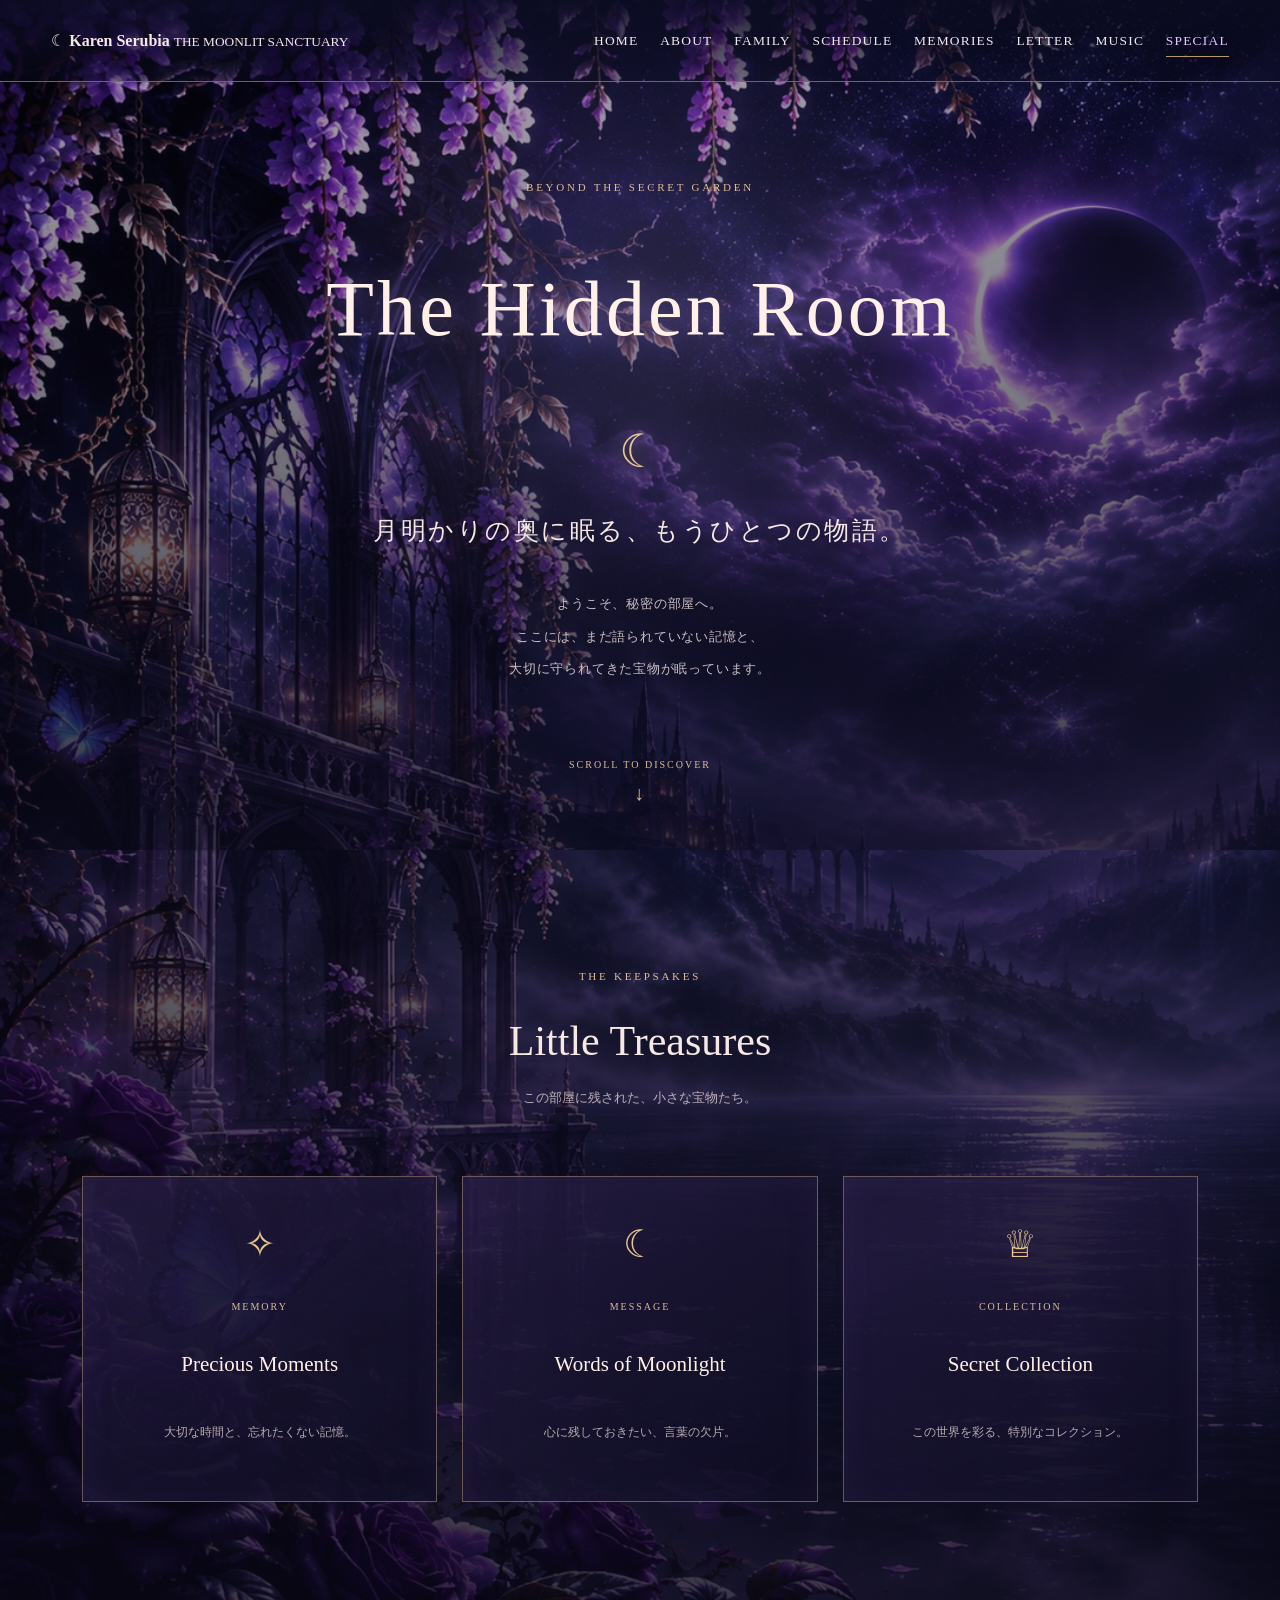
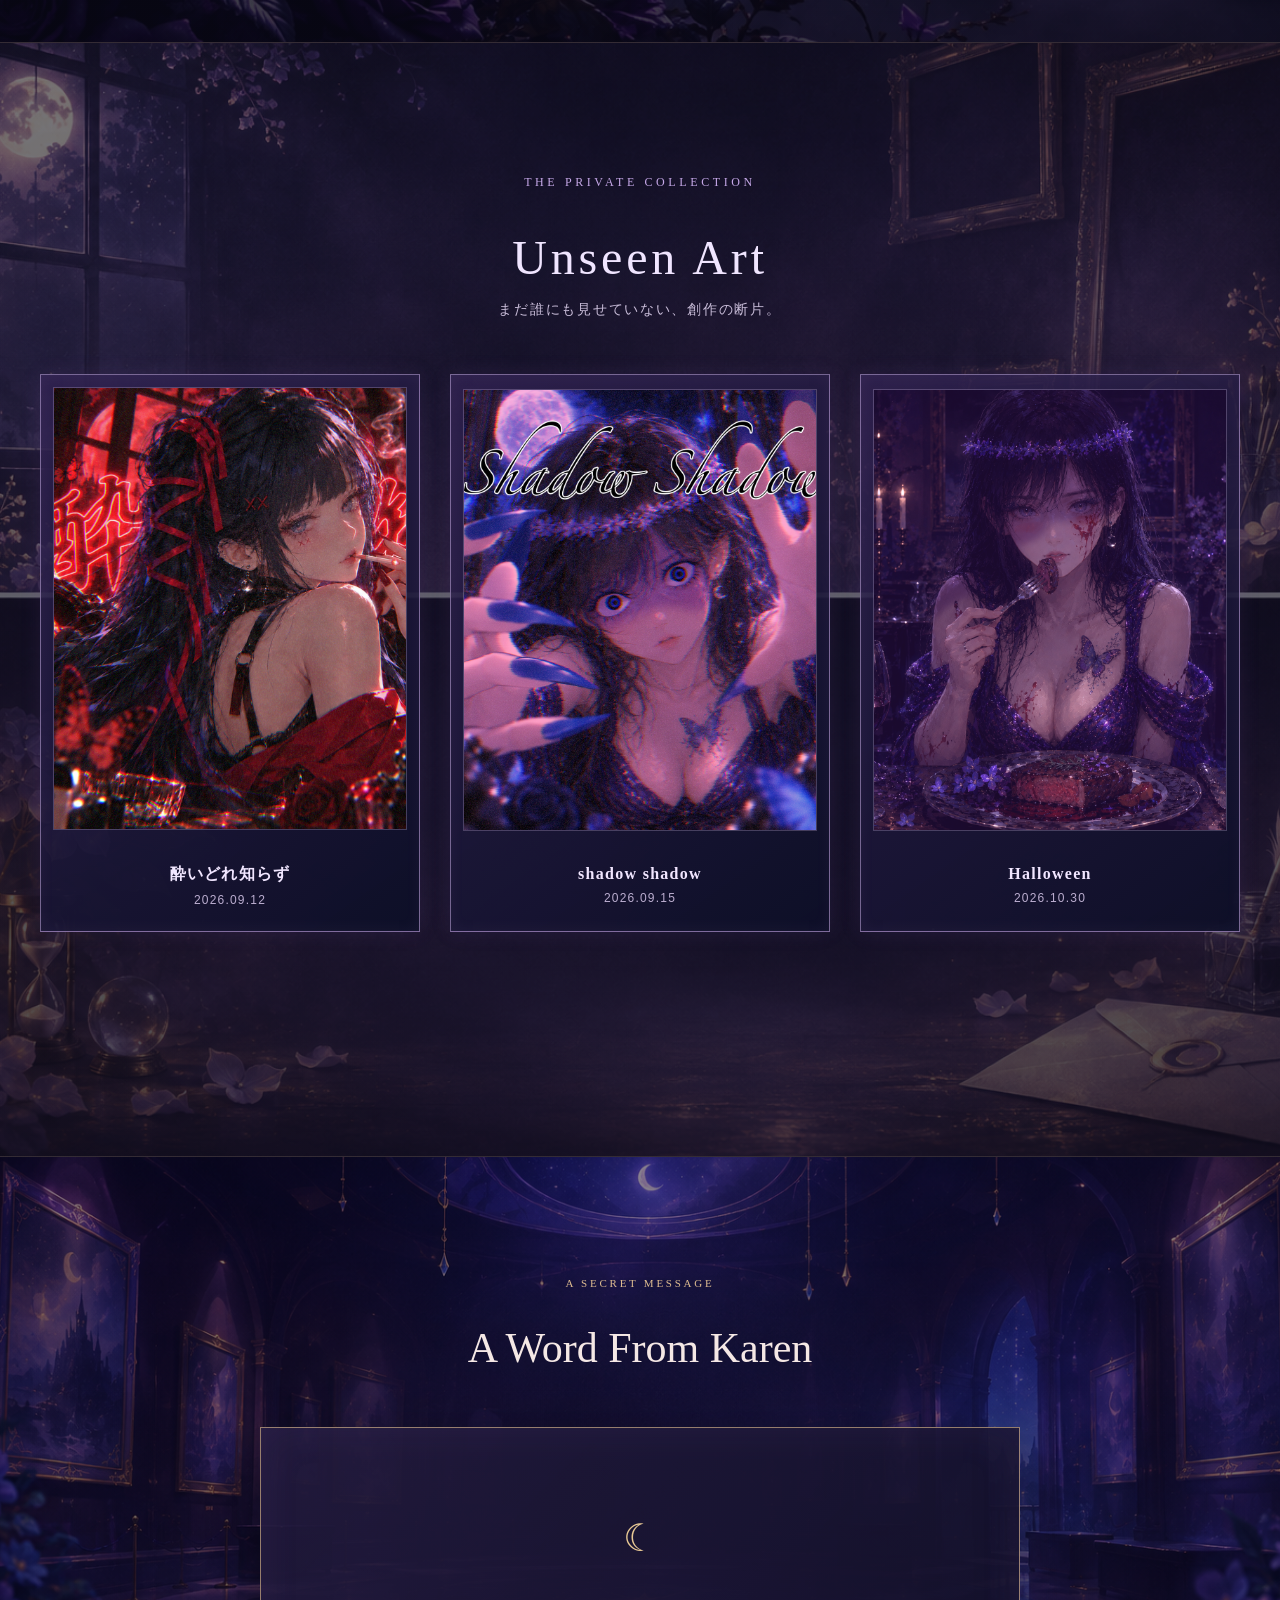
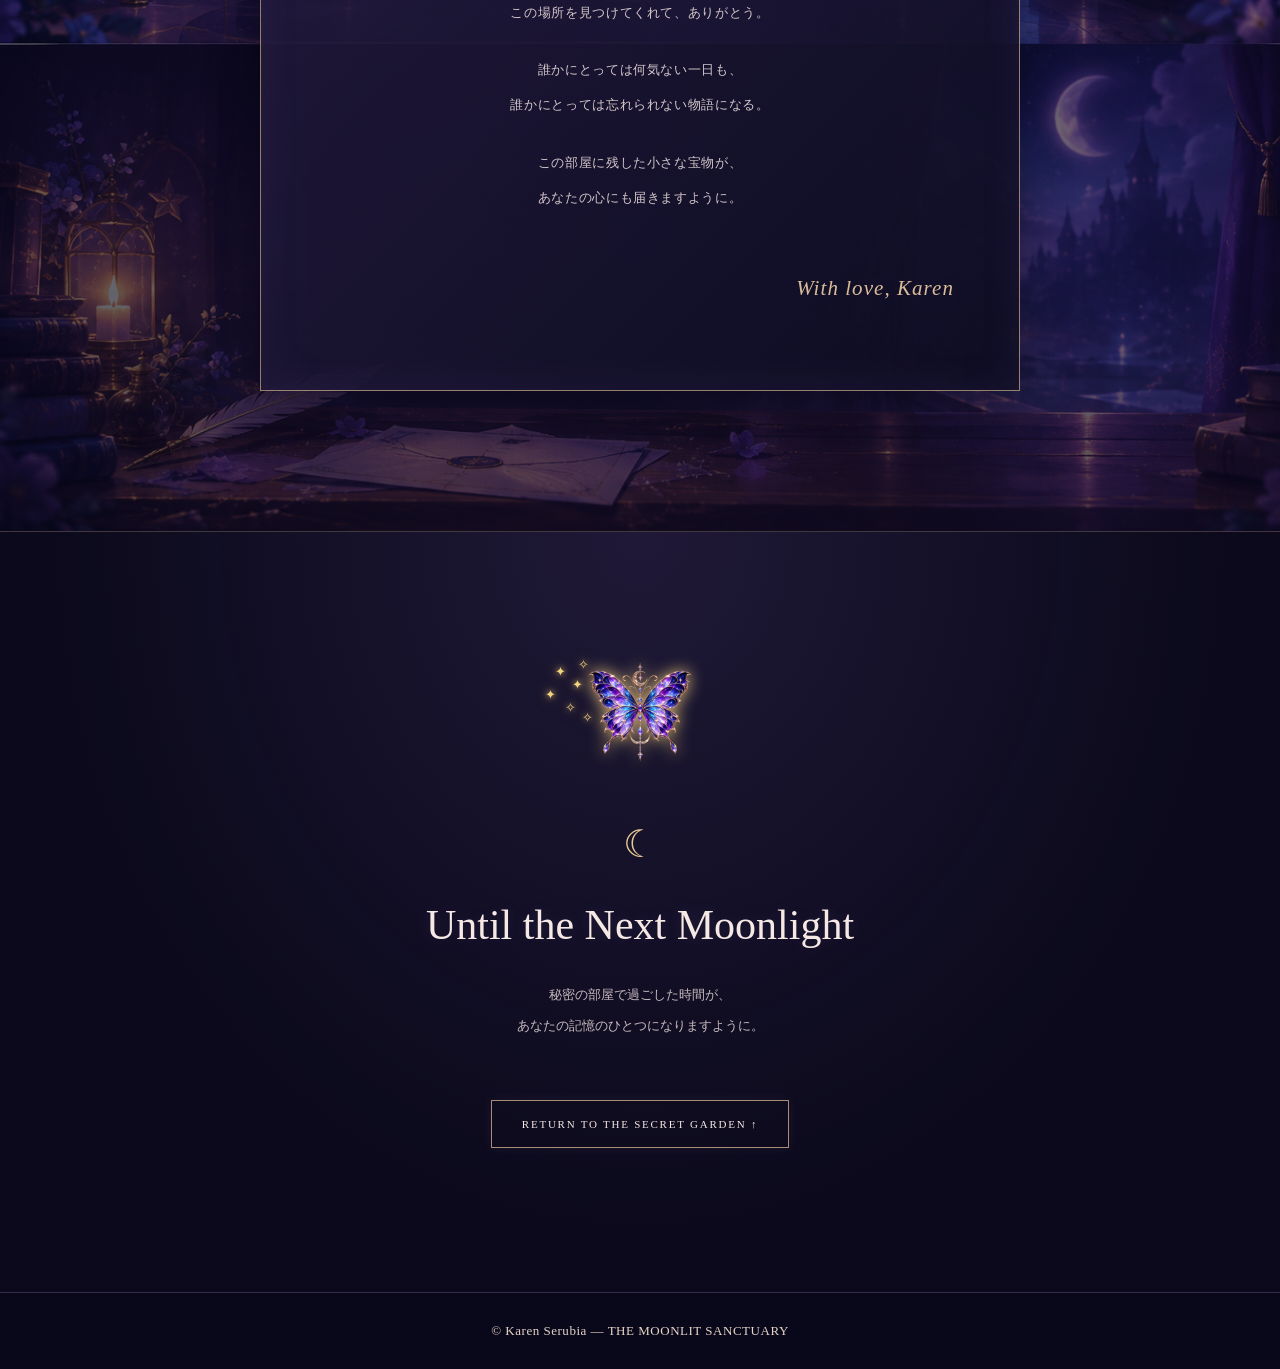
==== commit 92c0af6e: "Update Hidden Room gallery" ====
--- a/hidden-room.html
+++ b/hidden-room.html
@@ -245,14 +245,12 @@
   </main>
 
 
-  <!-- FOOTER -->
-  <footer class="about-footer">
-
-    <p>
-      © Karen Serubia — THE MOONLIT SANCTUARY
-    </p>
-
-  </footer>
+<!-- FOOTER -->
+<footer class="about-footer">
+  <p>
+    © Karen Serubia — THE MOONLIT SANCTUARY
+  </p>
+</footer>
 
 
   <!-- JAVASCRIPT -->
--- a/css/hidden-room.css
+++ b/css/hidden-room.css
@@ -1766,4 +1766,34 @@
   50% {
       transform: translate(0, -14px) rotate(4deg);
   }
+}
+/* =================================
+   HIDDEN ROOM — COPYRIGHT FOOTER
+================================= */
+
+.hidden-room-page .about-footer {
+  display: flex;
+  justify-content: center;
+  align-items: center;
+
+  padding: 30px 8%;
+
+  border-top: 1px solid rgba(210, 190, 255, 0.2);
+  background: rgba(10, 9, 28, 0.85);
+
+  text-align: center;
+}
+
+.hidden-room-page .about-footer p {
+  color: #e7d5c8;
+  font-family: Georgia, serif;
+  font-size: 13px;
+  letter-spacing: 0.04em;
+  margin: 0;
+}
+
+@media (max-width: 768px) {
+  .hidden-room-page .about-footer {
+    padding: 28px 20px;
+  }
 }
